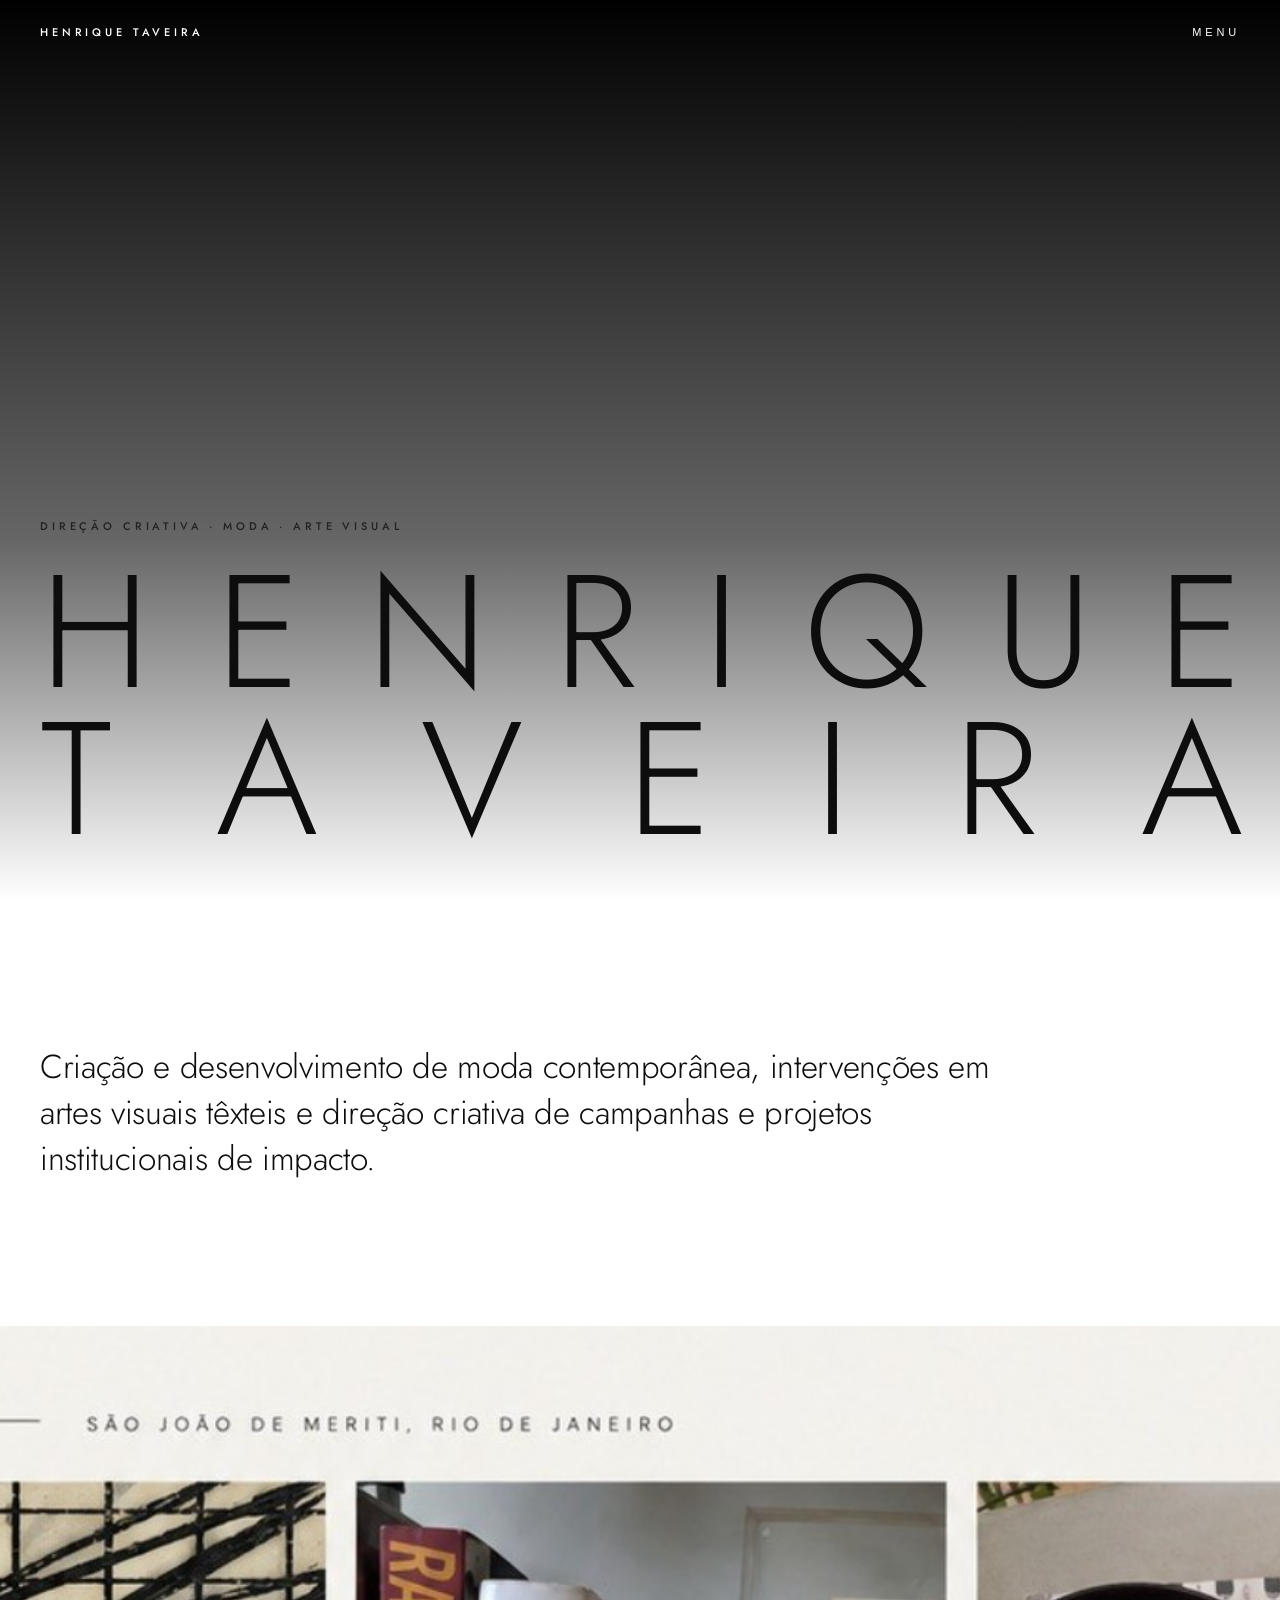
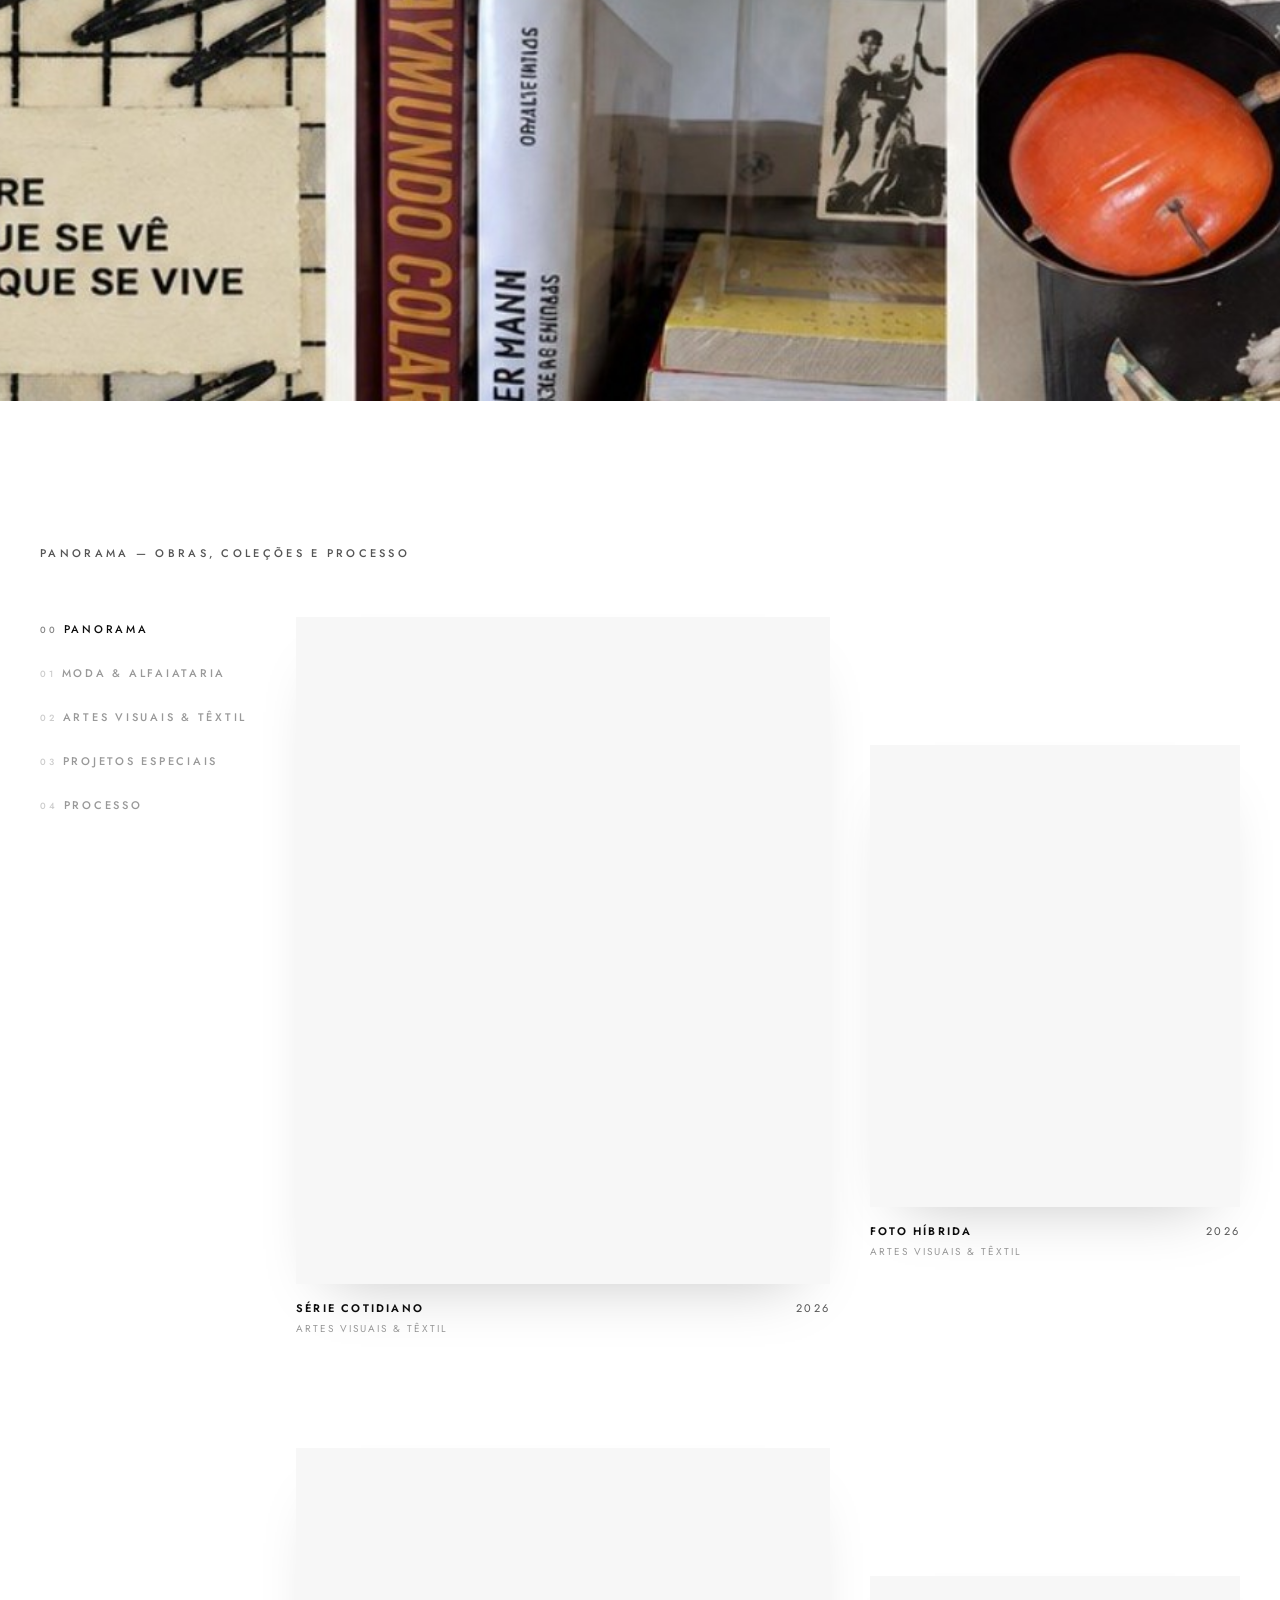
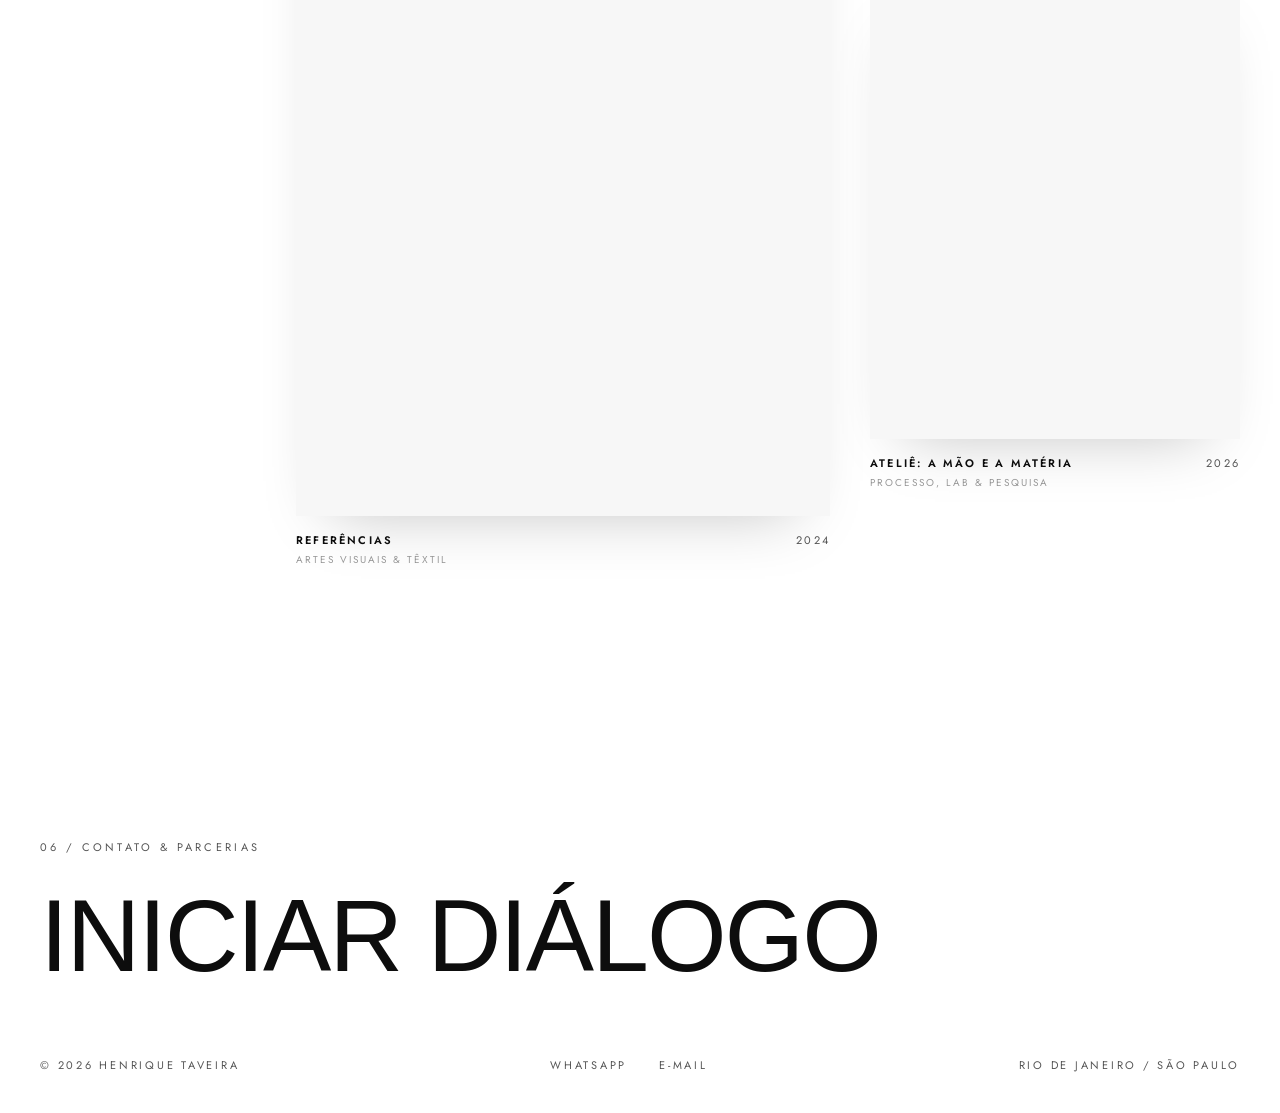
==== index.html @ 248bf9b2 "Add files via upload" ====
<!DOCTYPE html>
<html lang="pt-BR"><head>
  <meta charset="UTF-8">
  <meta name="viewport" content="width=device-width, initial-scale=1.0">
  <title>HENRIQUE TAVEIRA — Portfolio &amp; Ateliê Autoral</title>
  <meta name="description" content="Criação e desenvolvimento de moda contemporânea, intervenções em artes visuais têxteis e direção criativa de campanhas e projetos institucionais de impacto.">
  
  <link rel="preconnect" href="https://fonts.googleapis.com">
  <link rel="preconnect" href="https://fonts.gstatic.com" crossorigin="">
  <link href="https://fonts.googleapis.com/css2?family=Jost:ital,wght@0,300;0,400;0,500;0,600;0,700;1,300;1,400&amp;display=swap" rel="stylesheet">

  <style>
    :root {
      --bg: #FFFFFF;
      --ink: #0D0D0D;
      --muted: #555555;
      --light-muted: #999999;
      --border: rgba(0, 0, 0, 0.12);
      --border-subtle: rgba(0, 0, 0, 0.06);
      --font: 'Jost', -apple-system, BlinkMacSystemFont, "Segoe UI", Roboto, sans-serif;
      --transition: all 0.4s cubic-bezier(0.16, 1, 0.3, 1);
    }

    * {
      margin: 0;
      padding: 0;
      box-sizing: border-box;
      -webkit-font-smoothing: antialiased;
    }

    html {
      scroll-behavior: smooth;
      background: var(--bg);
      color: var(--ink);
      font-family: var(--font);
    }

    body {
      min-height: 100vh;
      display: flex;
      flex-direction: column;
      overflow-x: hidden;
    }

    /* CUSTOM CURSOR (DESKTOP) */
    @media (pointer: fine) {
      .custom-cursor {
        position: fixed;
        width: 60px;
        height: 60px;
        border-radius: 50%;
        background: rgba(255, 255, 255, 0.95);
        color: #000;
        display: flex;
        align-items: center;
        justify-content: center;
        font-size: 11px;
        font-weight: 600;
        letter-spacing: 0.15em;
        text-transform: uppercase;
        pointer-events: none;
        z-index: 9999;
        transform: translate(-50%, -50%) scale(0);
        transition: transform 0.25s cubic-bezier(0.16, 1, 0.3, 1), opacity 0.2s ease;
        box-shadow: 0 10px 30px rgba(0,0,0,0.15);
      }
      .custom-cursor.active {
        transform: translate(-50%, -50%) scale(1);
      }
    }

    /* HEADER */
    header {
      position: fixed;
      top: 0;
      left: 0;
      right: 0;
      z-index: 80;
      display: flex;
      align-items: center;
      justify-content: space-between;
      padding: 1.5rem 2.5rem;
      color: #FFFFFF;
      mix-blend-difference: difference;
      pointer-events: none;
    }

    .header-logo, .header-menu-btn {
      pointer-events: auto;
      font-size: 11px;
      font-weight: 500;
      letter-spacing: 0.35em;
      text-transform: uppercase;
      text-decoration: none;
      color: #FFFFFF;
      background: none;
      border: none;
      cursor: pointer;
      transition: opacity 0.2s ease;
    }

    .header-logo:hover, .header-menu-btn:hover {
      opacity: 0.7;
    }

    /* HERO SECTION */
    .hero-section {
      position: relative;
      height: 100svh;
      width: 100%;
      overflow: hidden;
      background: #000;
    }

    .hero-bg {
      position: absolute;
      top: -5%;
      left: 0;
      width: 100%;
      height: 110%;
      object-fit: cover;
      opacity: 0.9;
      transform: scale(1.02);
      transition: transform 1.2s ease;
    }

    .hero-gradient {
      position: absolute;
      inset: 0;
      background: linear-gradient(to top, #FFFFFF 0%, rgba(255,255,255,0.4) 40%, rgba(0,0,0,0.2) 100%);
    }

    .hero-content {
      position: absolute;
      bottom: 0;
      left: 0;
      right: 0;
      padding: 0 2.5rem 3rem;
      z-index: 10;
    }

    .hero-kicker {
      font-size: 11px;
      font-weight: 500;
      letter-spacing: 0.35em;
      text-transform: uppercase;
      color: rgba(13, 13, 13, 0.75);
      margin-bottom: 1.5rem;
      display: block;
    }

    .hero-title {
      font-size: clamp(48px, 12.5vw, 190px);
      font-weight: 300;
      text-transform: uppercase;
      letter-spacing: -0.02em;
      line-height: 0.92;
      color: var(--ink);
    }

    .hero-title-line {
      display: flex;
      justify-content: space-between;
      width: 100%;
    }

    /* MANIFESTO SECTION */
    .manifesto-section {
      padding: 9rem 2.5rem;
      max-width: 1440px;
      margin: 0 auto;
    }

    .manifesto-text {
      max-width: 950px;
      font-size: clamp(24px, 2.6vw, 42px);
      font-weight: 300;
      line-height: 1.38;
      letter-spacing: -0.01em;
      color: var(--ink);
    }

    /* FULL-WIDTH BANNER */
    .feature-banner {
      position: relative;
      height: clamp(380px, 75vh, 850px);
      width: 100%;
      overflow: hidden;
      background: #111;
    }

    .feature-banner img {
      width: 100%;
      height: 100%;
      object-fit: cover;
    }

    /* PANORAMA / WORKS SECTION */
    .panorama-section {
      padding: 9rem 2.5rem 10rem;
      max-width: 1440px;
      margin: 0 auto;
      width: 100%;
    }

    .panorama-kicker {
      font-size: 11px;
      font-weight: 500;
      letter-spacing: 0.3em;
      text-transform: uppercase;
      color: var(--muted);
      margin-bottom: 3.5rem;
      display: block;
    }

    .panorama-layout {
      display: flex;
      gap: 3.5rem;
      position: relative;
    }

    /* DESKTOP STICKY FILTER BAR */
    .desktop-filter-bar {
      width: 200px;
      flex-shrink: 0;
      display: flex;
      flex-direction: column;
      gap: 1.25rem;
      position: sticky;
      top: 7rem;
      height: fit-content;
    }

    .filter-btn {
      background: none;
      border: none;
      text-align: left;
      font-family: var(--font);
      font-size: 11px;
      font-weight: 500;
      letter-spacing: 0.25em;
      text-transform: uppercase;
      color: var(--light-muted);
      cursor: pointer;
      transition: color 0.3s ease;
      white-space: nowrap;
      padding: 4px 0;
    }

    .filter-btn:hover, .filter-btn.active {
      color: var(--ink);
    }

    .filter-btn .cat-num {
      font-size: 9px;
      margin-right: 6px;
      opacity: 0.5;
    }

    /* MOBILE FLOATING PILL FILTER */
    .mobile-filter-bar {
      display: none;
      position: fixed;
      bottom: 1.5rem;
      left: 1.25rem;
      right: 1.25rem;
      z-index: 60;
    }

    .mobile-filter-scroll {
      display: flex;
      gap: 1.25rem;
      overflow-x: auto;
      background: rgba(255, 255, 255, 0.94);
      backdrop-filter: blur(16px);
      -webkit-backdrop-filter: blur(16px);
      border: 1px solid var(--border);
      border-radius: 50px;
      padding: 0.75rem 1.5rem;
      box-shadow: 0 10px 30px rgba(0, 0, 0, 0.08);
      scrollbar-width: none;
    }
    .mobile-filter-scroll::-webkit-scrollbar { display: none; }

    .mobile-filter-scroll .filter-btn {
      font-size: 10px;
    }

    /* WORKS GRID (EDITORIAL ASYMMETRIC) */
    .works-grid {
      flex: 1;
      display: grid;
      grid-template-columns: repeat(12, 1fr);
      column-gap: 2.5rem;
      row-gap: 7rem;
    }

    .work-card {
      text-decoration: none;
      color: var(--ink);
      display: block;
      cursor: pointer;
      transition: opacity 0.5s ease;
    }

    .work-card.feature {
      grid-column: span 7;
    }

    .work-card.small {
      grid-column: span 5;
    }

    .work-card.stagger {
      margin-top: 8rem;
    }

    .work-card.dimmed {
      opacity: 0.06;
      pointer-events: none;
    }

    .card-media-wrap {
      position: relative;
      aspect-ratio: 4/5;
      overflow: hidden;
      background: #F7F7F7;
      box-shadow: 0 30px 60px -35px rgba(0, 0, 0, 0.25);
    }

    .card-media-img {
      position: absolute;
      inset: 0;
      width: 100%;
      height: 100%;
      object-fit: cover;
      transition: transform 0.8s cubic-bezier(0.16, 1, 0.3, 1);
    }

    .work-card:hover .card-media-img {
      transform: scale(1.03);
    }

    .card-meta-row {
      display: flex;
      justify-content: space-between;
      align-items: baseline;
      margin-top: 1rem;
    }

    .card-title {
      font-size: 11px;
      font-weight: 600;
      letter-spacing: 0.2em;
      text-transform: uppercase;
    }

    .card-year {
      font-size: 11px;
      letter-spacing: 0.2em;
      color: var(--muted);
    }

    .card-category {
      display: block;
      margin-top: 0.3rem;
      font-size: 10px;
      letter-spacing: 0.2em;
      text-transform: uppercase;
      color: var(--light-muted);
    }

    /* WORK DETAIL PAGE / VIEW */
    .view-container {
      display: none;
      animation: fadeInView 0.4s cubic-bezier(0.16, 1, 0.3, 1);
    }

    .view-container.active {
      display: block;
    }

    @keyframes fadeInView {
      from { opacity: 0; transform: translateY(8px); }
      to { opacity: 1; transform: translateY(0); }
    }

    .work-detail-page {
      padding: 8rem 2.5rem 6rem;
      max-width: 1440px;
      margin: 0 auto;
    }

    .back-nav {
      font-size: 11px;
      font-weight: 500;
      letter-spacing: 0.3em;
      text-transform: uppercase;
      text-decoration: none;
      color: var(--muted);
      cursor: pointer;
      display: inline-block;
      transition: color 0.2s ease;
    }

    .back-nav:hover {
      color: var(--ink);
    }

    .detail-cat-kicker {
      margin-top: 3rem;
      font-size: 11px;
      font-weight: 500;
      letter-spacing: 0.3em;
      text-transform: uppercase;
      color: var(--muted);
      display: block;
    }

    .detail-main-title {
      margin-top: 1rem;
      font-size: clamp(38px, 6.5vw, 92px);
      font-weight: 300;
      letter-spacing: -0.02em;
      text-transform: uppercase;
      line-height: 0.95;
    }

    .btn-ficha-tecnica {
      margin-top: 2.5rem;
      font-family: var(--font);
      font-size: 11px;
      font-weight: 500;
      letter-spacing: 0.3em;
      text-transform: uppercase;
      background: none;
      border: none;
      border-bottom: 1px solid rgba(0, 0, 0, 0.3);
      padding-bottom: 4px;
      cursor: pointer;
      transition: border-color 0.2s ease;
    }

    .btn-ficha-tecnica:hover {
      border-color: #000;
    }

    .detail-gallery {
      margin-top: 5rem;
      display: flex;
      flex-direction: column;
      gap: 6rem;
    }

    .gallery-item-full {
      width: 100%;
      aspect-ratio: 16/10;
      background: #F7F7F7;
      overflow: hidden;
      position: relative;
    }

    .gallery-item-portrait {
      width: 65%;
      aspect-ratio: 4/5;
      background: #F7F7F7;
      overflow: hidden;
      position: relative;
    }

    .gallery-item-full img, .gallery-item-portrait img {
      width: 100%;
      height: 100%;
      object-fit: cover;
    }

    /* FICHA TÉCNICA DRAWER */
    .ficha-drawer {
      position: fixed;
      top: 0;
      right: -100%;
      width: 440px;
      max-width: 100vw;
      height: 100vh;
      background: #FFFFFF;
      border-left: 1px solid var(--border);
      z-index: 96;
      padding: 3rem 2.5rem;
      overflow-y: auto;
      transition: right 0.45s cubic-bezier(0.22, 1, 0.36, 1);
    }

    .ficha-drawer.open {
      right: 0;
    }

    .ficha-close {
      font-size: 11px;
      font-weight: 500;
      letter-spacing: 0.35em;
      text-transform: uppercase;
      background: none;
      border: none;
      cursor: pointer;
    }

    .ficha-title {
      margin-top: 3.5rem;
      font-size: 1.35rem;
      font-weight: 300;
      letter-spacing: -0.01em;
      text-transform: uppercase;
    }

    .ficha-list {
      margin-top: 2.5rem;
      display: flex;
      flex-direction: column;
      gap: 2rem;
    }

    .ficha-item dt {
      font-size: 10px;
      font-weight: 600;
      letter-spacing: 0.25em;
      text-transform: uppercase;
      color: var(--muted);
      margin-bottom: 0.5rem;
    }

    .ficha-item dd {
      font-size: 15px;
      line-height: 1.7;
      color: #222;
    }

    /* ABOUT / SOBRE PAGE */
    .about-page {
      padding: 8rem 2.5rem 6rem;
      max-width: 1440px;
      margin: 0 auto;
    }

    .about-kicker {
      font-size: 11px;
      font-weight: 500;
      letter-spacing: 0.3em;
      text-transform: uppercase;
      color: var(--muted);
    }

    .about-heading {
      margin-top: 1.5rem;
      font-size: clamp(38px, 5.5vw, 84px);
      font-weight: 300;
      letter-spacing: -0.02em;
      text-transform: uppercase;
      line-height: 0.95;
    }

    .about-grid {
      margin-top: 5rem;
      display: grid;
      grid-template-columns: 5fr 7fr;
      gap: 3.5rem;
      align-items: start;
    }

    .about-portrait-wrap {
      position: sticky;
      top: 7rem;
      aspect-ratio: 4/5;
      overflow: hidden;
      background: #F7F7F7;
      box-shadow: 0 30px 60px -35px rgba(0, 0, 0, 0.25);
    }

    .about-portrait-wrap img {
      width: 100%;
      height: 100%;
      object-fit: cover;
    }

    .about-paragraphs {
      display: flex;
      flex-direction: column;
      gap: 2rem;
      font-size: 17px;
      line-height: 1.75;
      color: #262626;
      max-width: 680px;
    }

    .about-facts-grid {
      margin-top: 7rem;
      display: grid;
      grid-template-columns: repeat(3, 1fr);
      gap: 3.5rem;
    }

    .fact-col {
      border-top: 1px solid rgba(0, 0, 0, 0.15);
      padding-top: 1.5rem;
    }

    .fact-col-num {
      font-size: 10px;
      font-weight: 600;
      letter-spacing: 0.3em;
      text-transform: uppercase;
      color: var(--muted);
      margin-bottom: 0.75rem;
    }

    .fact-col-label {
      font-size: 13.5px;
      font-weight: 600;
      letter-spacing: 0.15em;
      text-transform: uppercase;
      line-height: 1.5;
    }

    .fact-col-detail {
      margin-top: 0.75rem;
      font-size: 14.5px;
      line-height: 1.6;
      color: #555;
    }

    /* FULLSCREEN MENU OVERLAY */
    .menu-overlay {
      position: fixed;
      inset: 0;
      z-index: 90;
      background: #FFFFFF;
      display: none;
      flex-direction: column;
      opacity: 0;
      transition: opacity 0.35s ease;
    }

    .menu-overlay.open {
      display: flex;
      opacity: 1;
    }

    .menu-close-btn {
      position: absolute;
      top: 2rem;
      right: 2.5rem;
      font-size: 11px;
      font-weight: 500;
      letter-spacing: 0.35em;
      text-transform: uppercase;
      background: none;
      border: none;
      cursor: pointer;
    }

    .menu-nav {
      flex: 1;
      display: flex;
      flex-direction: column;
      align-items: center;
      justify-content: center;
      gap: 1.5rem;
    }

    .menu-link {
      font-size: clamp(42px, 7vw, 96px);
      font-weight: 300;
      letter-spacing: -0.02em;
      text-transform: uppercase;
      text-decoration: none;
      color: var(--ink);
      line-height: 1;
      cursor: pointer;
      background: none;
      border: none;
      transition: color 0.3s ease;
    }

    .menu-link:hover {
      color: #999;
    }

    .menu-location-footer {
      position: absolute;
      bottom: 2rem;
      left: 0;
      right: 0;
      text-align: center;
      font-size: 11px;
      letter-spacing: 0.25em;
      text-transform: uppercase;
      color: var(--muted);
    }

    /* CONTACT OVERLAY */
    .contact-overlay {
      position: fixed;
      inset: 0;
      z-index: 95;
      background: #FFFFFF;
      display: none;
      flex-direction: column;
      opacity: 0;
      transition: opacity 0.4s ease;
    }

    .contact-overlay.open {
      display: flex;
      opacity: 1;
    }

    .contact-content {
      flex: 1;
      display: flex;
      flex-direction: column;
      justify-content: center;
      padding: 0 6rem;
      gap: 2.5rem;
      max-width: 1200px;
    }

    .contact-kicker {
      font-size: 11px;
      font-weight: 500;
      letter-spacing: 0.3em;
      text-transform: uppercase;
      color: var(--muted);
    }

    .contact-link-group {
      text-decoration: none;
      color: var(--ink);
      display: block;
    }

    .contact-big-label {
      font-size: clamp(38px, 6vw, 76px);
      font-weight: 300;
      letter-spacing: -0.02em;
      line-height: 1;
      transition: color 0.3s ease;
    }

    .contact-link-group:hover .contact-big-label {
      color: #999;
    }

    .contact-sub-val {
      display: block;
      margin-top: 0.5rem;
      font-size: 11px;
      letter-spacing: 0.25em;
      text-transform: uppercase;
      color: var(--muted);
    }

    /* SITE FOOTER */
    footer {
      padding: 7rem 2.5rem 2.5rem;
      max-width: 1440px;
      margin: 0 auto;
      width: 100%;
    }

    .footer-kicker {
      font-size: 11px;
      letter-spacing: 0.3em;
      text-transform: uppercase;
      color: var(--muted);
      margin-bottom: 2rem;
      display: block;
    }

    .footer-action-btn {
      background: none;
      border: none;
      text-align: left;
      width: 100%;
      cursor: pointer;
      padding: 0;
    }

    .footer-huge-cta {
      display: block;
      font-size: clamp(48px, 8vw, 110px);
      font-weight: 300;
      letter-spacing: -0.02em;
      text-transform: uppercase;
      line-height: 0.95;
      color: var(--ink);
      transition: color 0.5s ease;
    }

    .footer-action-btn:hover .footer-huge-cta {
      color: #999;
    }

    .footer-bottom-row {
      margin-top: 4.5rem;
      display: flex;
      justify-content: space-between;
      align-items: center;
      font-size: 11px;
      letter-spacing: 0.25em;
      text-transform: uppercase;
      color: var(--muted);
      flex-wrap: wrap;
      gap: 1.5rem;
    }

    .footer-bottom-links {
      display: flex;
      gap: 2rem;
    }

    .footer-bottom-links a {
      color: var(--muted);
      text-decoration: none;
      transition: color 0.2s ease;
    }

    .footer-bottom-links a:hover {
      color: var(--ink);
    }

    /* RESPONSIVE BREAKPOINTS */
    @media (max-width: 1024px) {
      header {
        padding: 1.25rem 1.5rem;
      }
      .manifesto-section {
        padding: 5rem 1.5rem;
      }
      .panorama-section, .about-page, .work-detail-page, footer {
        padding-left: 1.5rem;
        padding-right: 1.5rem;
      }
      .works-grid {
        grid-template-columns: repeat(2, 1fr);
        gap: 2rem;
      }
      .work-card.feature, .work-card.small {
        grid-column: span 1;
      }
      .work-card.stagger {
        margin-top: 0;
      }
      .about-grid {
        grid-template-columns: 1fr;
      }
      .about-facts-grid {
        grid-template-columns: 1fr;
        gap: 2rem;
      }
      .contact-content {
        padding: 0 2rem;
      }
    }

    @media (max-width: 768px) {
      .desktop-filter-bar {
        display: none;
      }
      .mobile-filter-bar {
        display: block;
      }
      .panorama-layout {
        display: block;
      }
      .works-grid {
        grid-template-columns: 1fr;
        row-gap: 3.5rem;
      }
      .gallery-item-portrait {
        width: 100%;
      }
      .gallery-item-full {
        aspect-ratio: 4/3;
      }
      .footer-bottom-row {
        flex-direction: column;
        align-items: flex-start;
      }
      .ficha-drawer {
        width: 100vw;
      }
    }
  </style>

        
      </head>
<body>

  <!-- CUSTOM CURSOR -->
  <div class="custom-cursor" id="cursor" style="left: 1549px; top: 5px;">Ver</div>

  <!-- FIXED HEADER -->
  <header>
    <a onclick="navigateTo('home')" class="header-logo">Henrique Taveira</a>
    <button onclick="openMenu()" class="header-menu-btn">Menu</button>
  </header>

  <!-- MAIN SPA ROUTER CONTAINER -->
  <main id="app">
    
    <!-- HOME VIEW -->
    <div id="view-home" class="view-container active">
      <!-- HERO -->
      <section class="hero-section">
        <img src="https://media.base44.com/images/public/user_6aa8acc4151a16540fc7de4f/377fb704d_IMG-20260828-WA0003.jpeg" alt="Henrique Taveira Ateliê" class="hero-bg" id="heroBgImg" style="transform: translateY(141.3px) scale(1.02);">
        <div class="hero-gradient"></div>
        <div class="hero-content">
          <span class="hero-kicker">Direção Criativa · Moda · Arte Visual</span>
          <h1 class="hero-title">
            <span class="hero-title-line"><span>H</span><span>E</span><span>N</span><span>R</span><span>I</span><span>Q</span><span>U</span><span>E</span></span>
            <span class="hero-title-line"><span>T</span><span>A</span><span>V</span><span>E</span><span>I</span><span>R</span><span>A</span></span>
          </h1>
        </div>
      </section>

      <!-- MANIFESTO -->
      <section class="manifesto-section">
        <p class="manifesto-text">
          Criação e desenvolvimento de moda contemporânea, intervenções em artes visuais têxteis e direção criativa de campanhas e projetos institucionais de impacto.
        </p>
      </section>

      <!-- FEATURE BANNER -->
      <section class="feature-banner">
        <img src="[data-uri]" alt="Corpo e Estrutura" loading="lazy">
      </section>

      <!-- PANORAMA WORKS -->
      <section class="panorama-section" id="trabalhos">
        <span class="panorama-kicker">Panorama — obras, coleções e processo</span>
        
        <div class="panorama-layout">
          <!-- Desktop Sticky Filter -->
          <nav class="desktop-filter-bar">
            <button class="filter-btn active" onclick="filterCategory('todos', this)"><span class="cat-num">00</span>Panorama</button>
            <button class="filter-btn" onclick="filterCategory('moda', this)"><span class="cat-num">01</span>Moda &amp; Alfaiataria</button>
            <button class="filter-btn" onclick="filterCategory('arte', this)"><span class="cat-num">02</span>Artes Visuais &amp; Têxtil</button>
            <button class="filter-btn" onclick="filterCategory('projetos', this)"><span class="cat-num">03</span>Projetos Especiais</button>
            <button class="filter-btn" onclick="filterCategory('processo', this)"><span class="cat-num">04</span>Processo</button>
          </nav>

          <!-- Mobile Floating Filter -->
          <div class="mobile-filter-bar">
            <div class="mobile-filter-scroll">
              <button class="filter-btn active" onclick="filterCategory('todos', this)">Panorama</button>
              <button class="filter-btn" onclick="filterCategory('moda', this)">Moda</button>
              <button class="filter-btn" onclick="filterCategory('arte', this)">Artes Visuais</button>
              <button class="filter-btn" onclick="filterCategory('projetos', this)">Projetos</button>
              <button class="filter-btn" onclick="filterCategory('processo', this)">Processo</button>
            </div>
          </div>

          <!-- Cards Grid -->
          <div class="works-grid" id="worksGrid"><div class="work-card feature" data-category="arte">
          <div class="card-media-wrap">
            <img src="https://media.base44.com/images/public/user_6aa8acc4151a16540fc7de4f/f6d062747_ChatGPTImage12desetde202623_57_48.png" alt="orbiTANTE" class="card-media-img" loading="lazy" onerror="this.src='fotos/ChatGPT Image 12 de set. de 2026, 23_57_48.png'">
          </div>
          <div class="card-meta-row">
            <span class="card-title">Série cotidiano</span>
            <span class="card-year">2026</span>
          </div>
          <span class="card-category">Artes Visuais &amp; Têxtil</span>
        </div><div class="work-card small stagger" data-category="arte">
          <div class="card-media-wrap">
            <img src="https://media.base44.com/images/public/user_6aa8acc4151a16540fc7de4f/824317cb4_ChatGPTImage14desetde202621_37_46.png" alt="Foto Híbrida" class="card-media-img" loading="lazy" onerror="this.src='fotos/ChatGPT Image 14 de set. de 2026, 21_37_46.png'">
          </div>
          <div class="card-meta-row">
            <span class="card-title">Foto Híbrida</span>
            <span class="card-year">2026</span>
          </div>
          <span class="card-category">Artes Visuais &amp; Têxtil</span>
        </div><div class="work-card feature" data-category="moda">
          <div class="card-media-wrap">
            <img src="https://media.base44.com/images/public/user_6aa8acc4151a16540fc7de4f/ba9851ce4_IMG_1144_converted.jpg" alt="Corpo &amp; Estrutura" class="card-media-img" loading="lazy" onerror="this.src='fotos/IMG_1144_converted.jpg'">
          </div>
          <div class="card-meta-row">
            <span class="card-title">Referências</span>
            <span class="card-year">2024</span>
          </div>
          <span class="card-category">artes visuais &amp; têxtil</span>
        </div><div class="work-card small" data-category="processo">
          <div class="card-media-wrap">
            <img src="https://media.base44.com/images/public/user_6aa8acc4151a16540fc7de4f/377fb704d_IMG-20260828-WA0003.jpeg" alt="Ateliê: a mão e a matéria" class="card-media-img" loading="lazy" onerror="this.src='fotos/IMG-20260828-WA0003.jpeg'">
          </div>
          <div class="card-meta-row">
            <span class="card-title">Ateliê: a mão e a matéria</span>
            <span class="card-year">2026</span>
          </div>
          <span class="card-category">Processo, Lab &amp; Pesquisa</span>
        </div></div>
        </div>
      </section>
    </div>

    <!-- WORK DETAIL VIEW -->
    <div id="view-detail" class="view-container">
      <div class="work-detail-page">
        <a onclick="navigateTo('home')" class="back-nav">← Panorama</a>
        <span class="detail-cat-kicker" id="detailCatKicker">PROCESSO, LAB &amp; PESQUISA</span>
        <h1 class="detail-main-title" id="detailTitle">ATELIÊ: A MÃO E A MATÉRIA</h1>
        <button onclick="toggleFicha(true)" class="btn-ficha-tecnica">Ficha Técnica</button>

        <div class="detail-gallery" id="detailGallery"><div class="gallery-item-full"><img src="https://media.base44.com/images/public/user_6aa8acc4151a16540fc7de4f/377fb704d_IMG-20260828-WA0003.jpeg" alt="ATELIÊ: A MÃO E A MATÉRIA" loading="lazy" onerror="this.src='fotos/IMG-20260828-WA0003.jpeg'"></div><div class="gallery-item-portrait"><img src="[data-uri]" alt="Imagem da Peça" loading="lazy"></div><div class="gallery-item-portrait"><img src="[data-uri]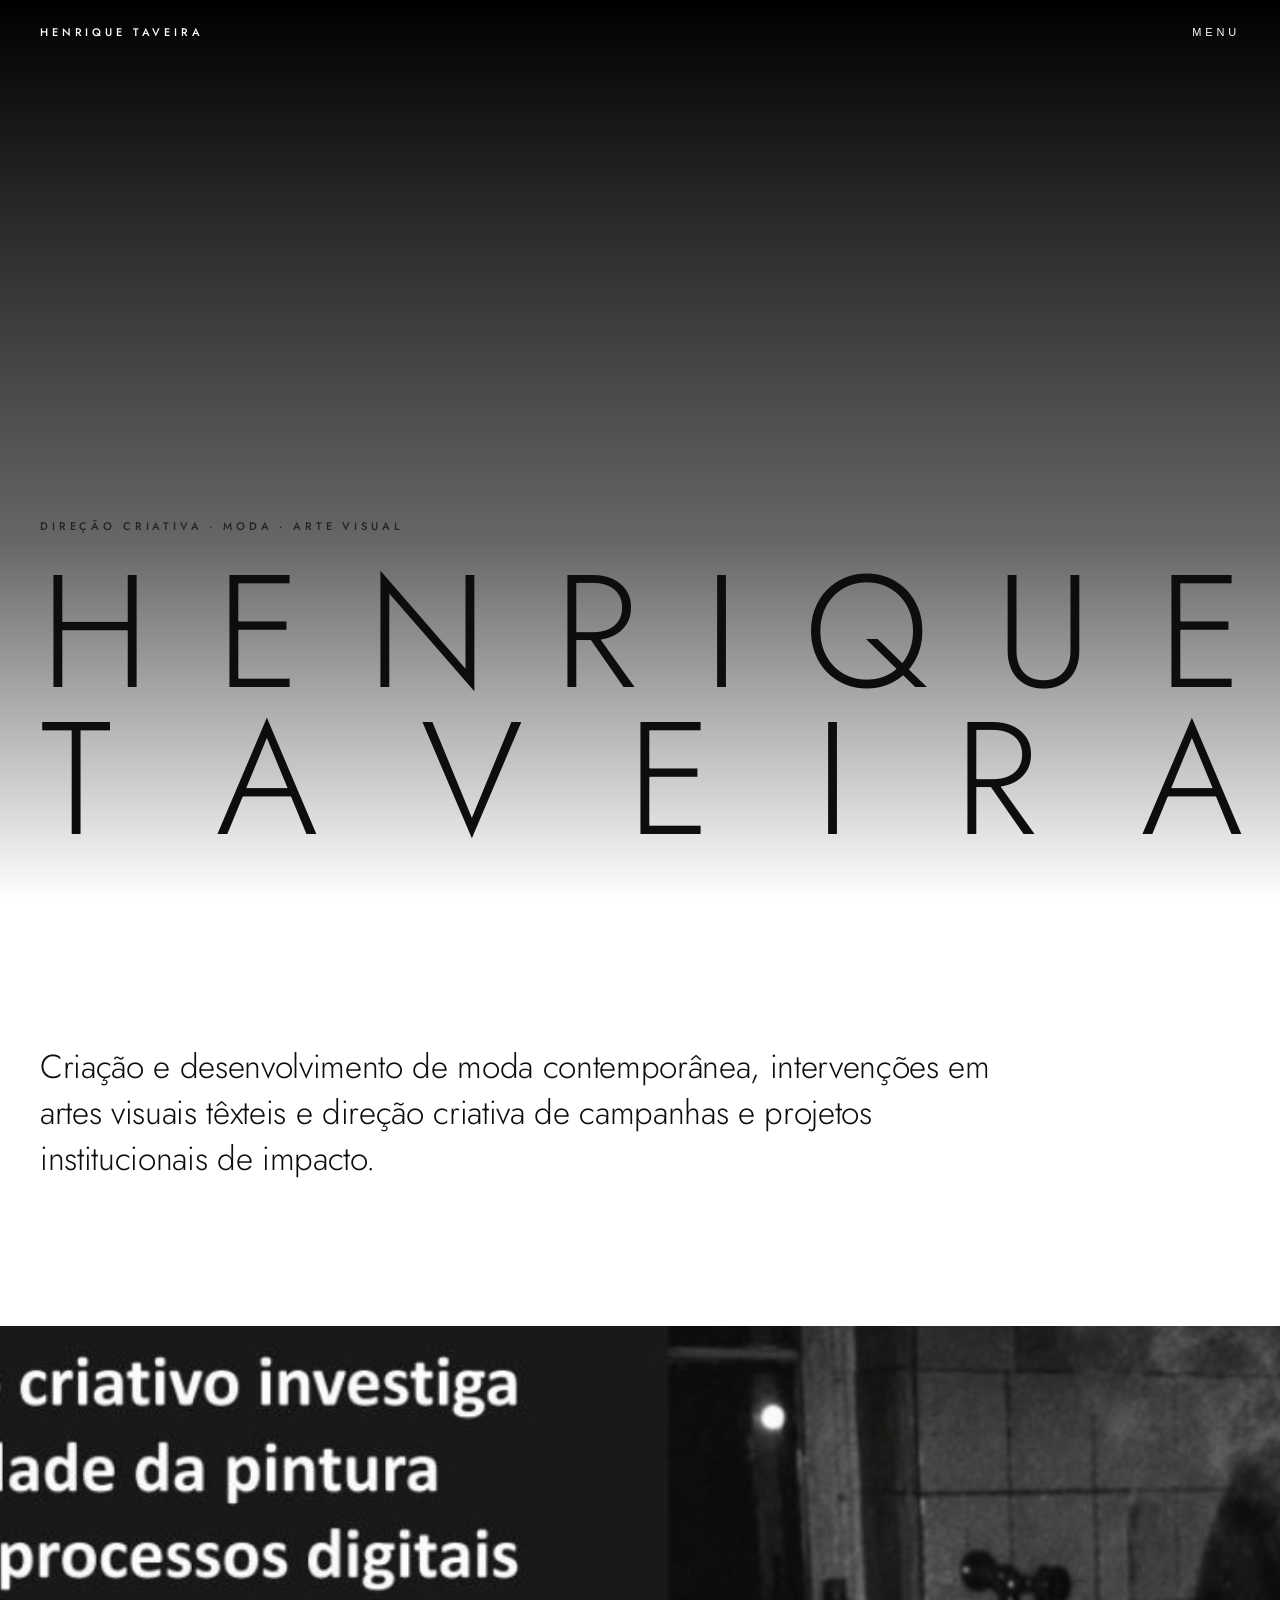
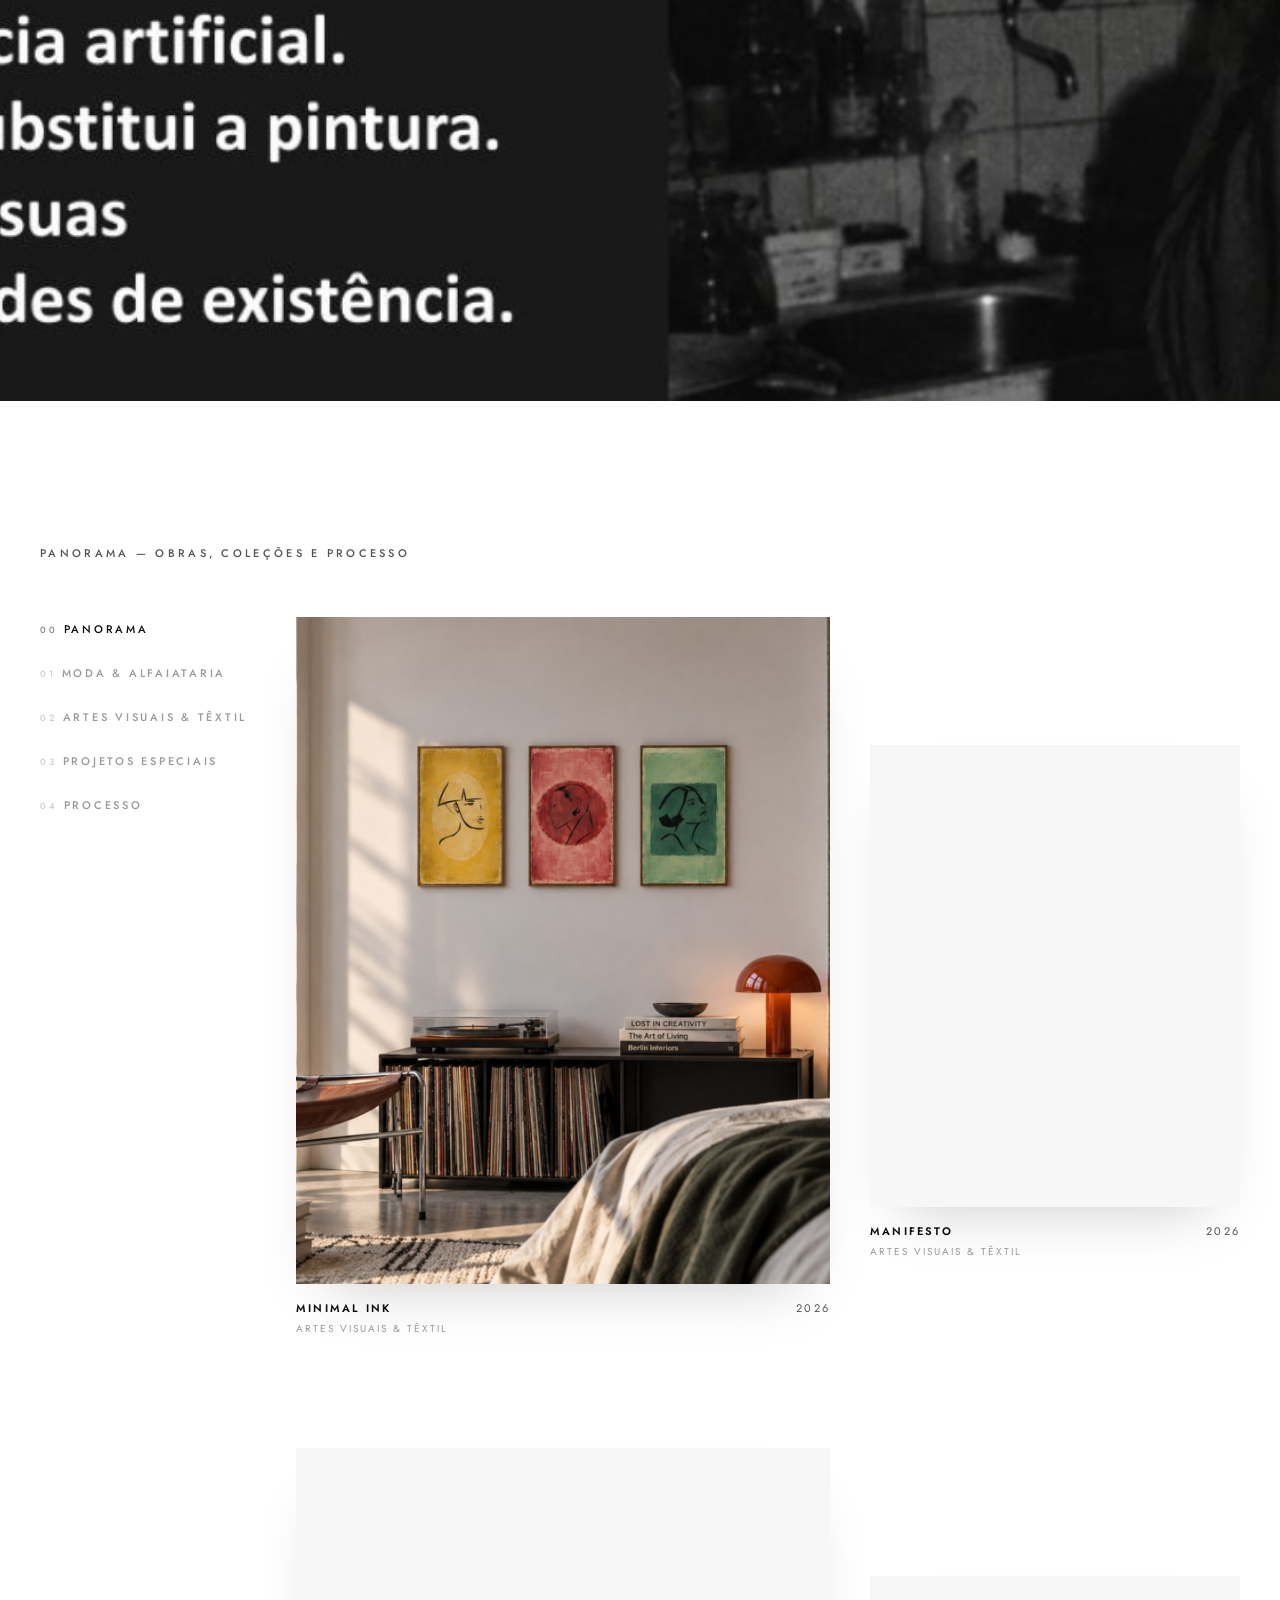
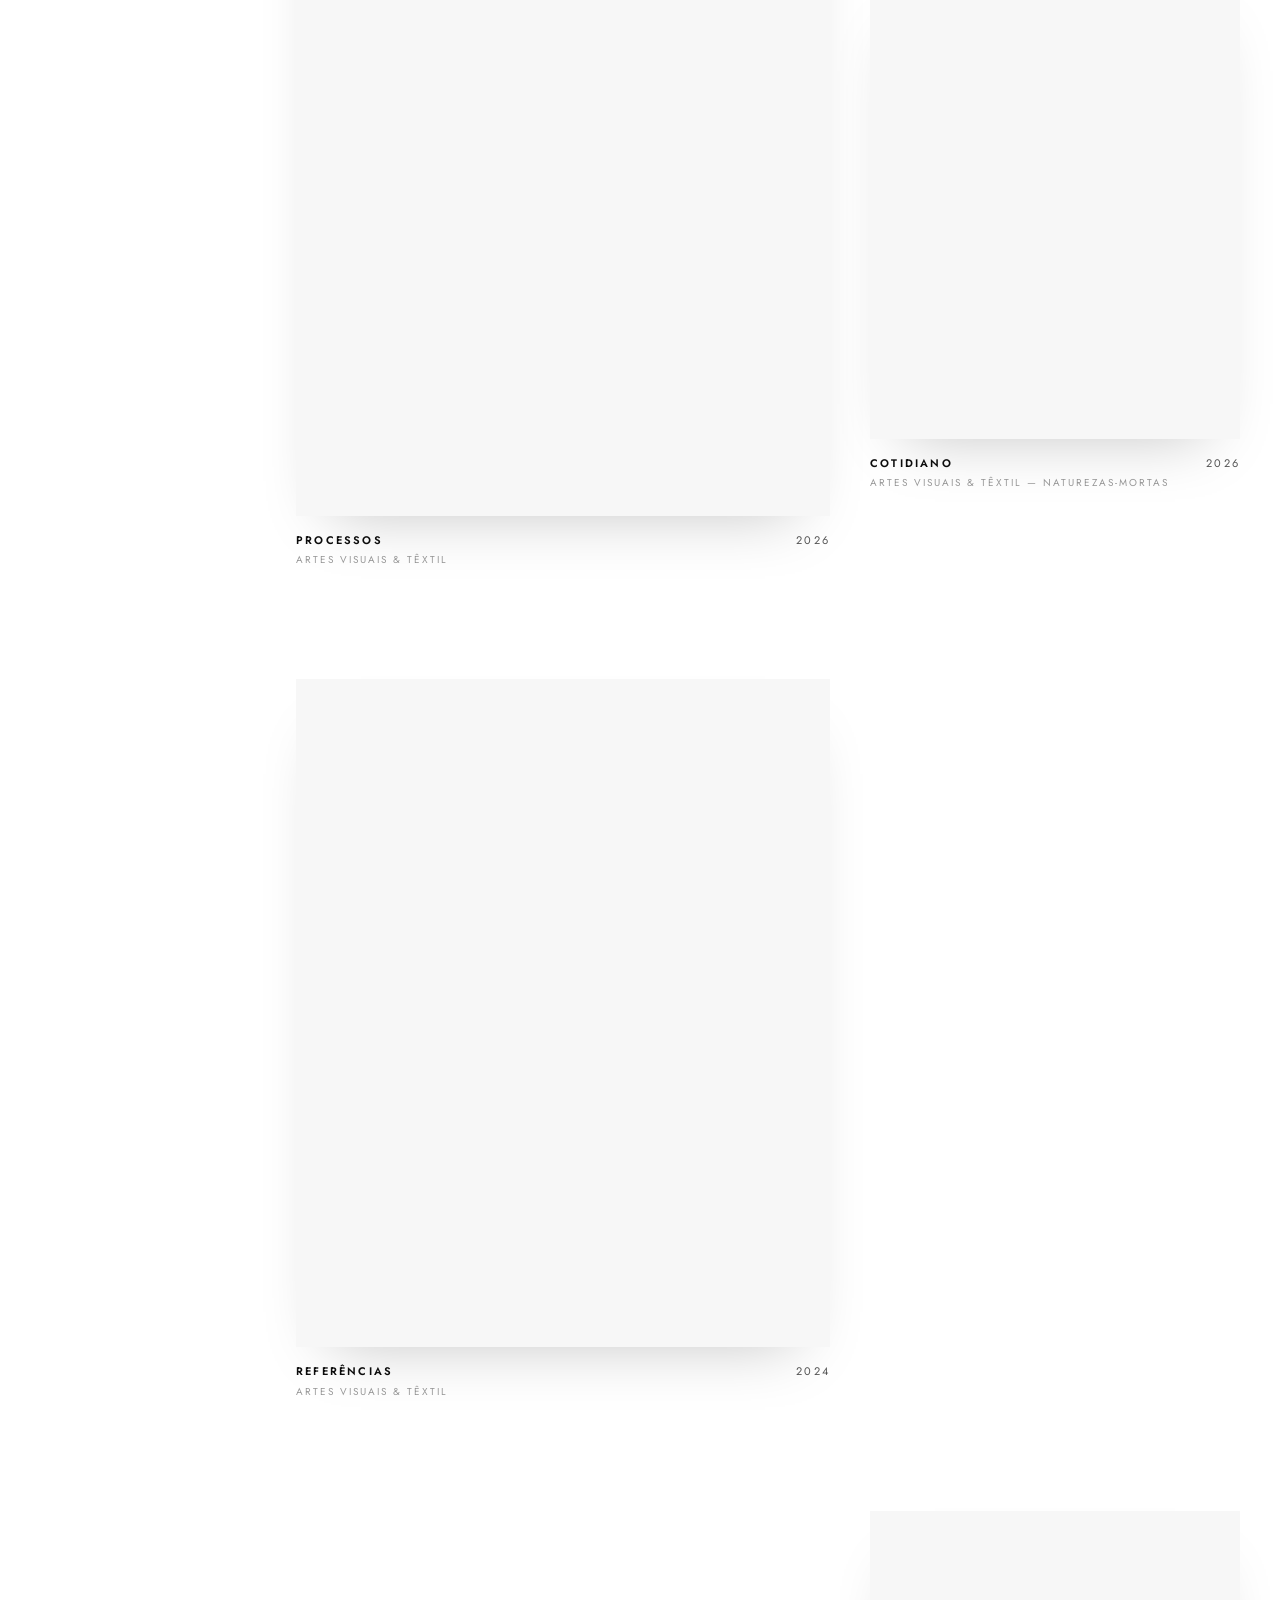
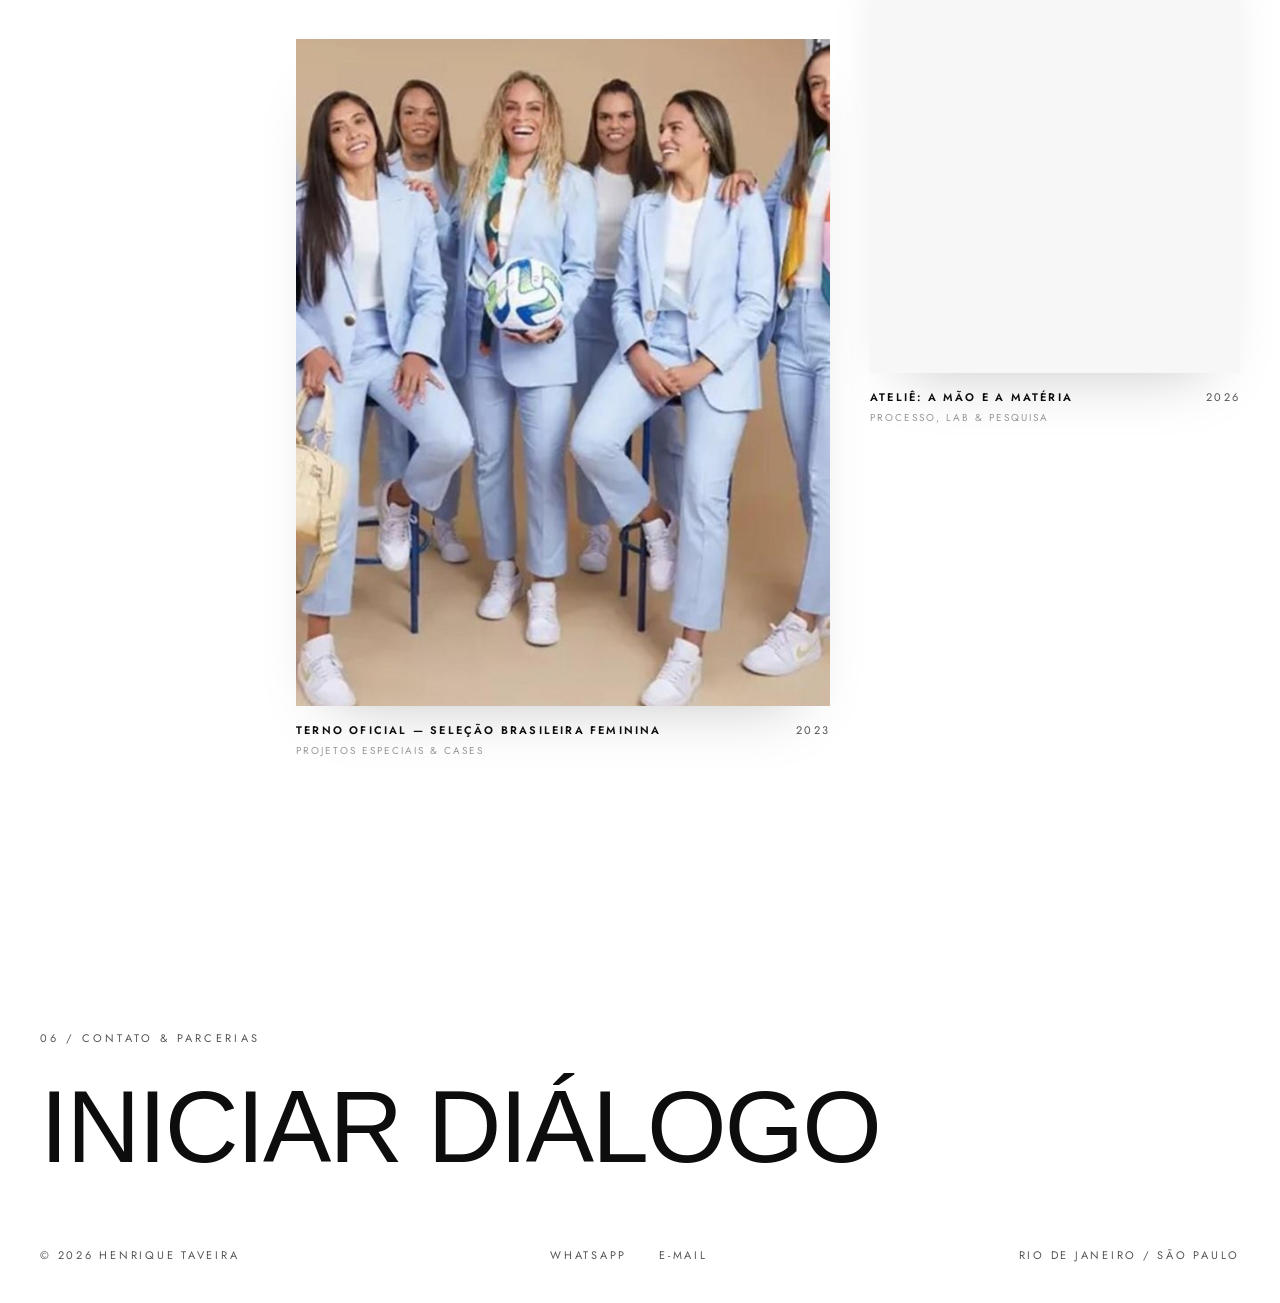
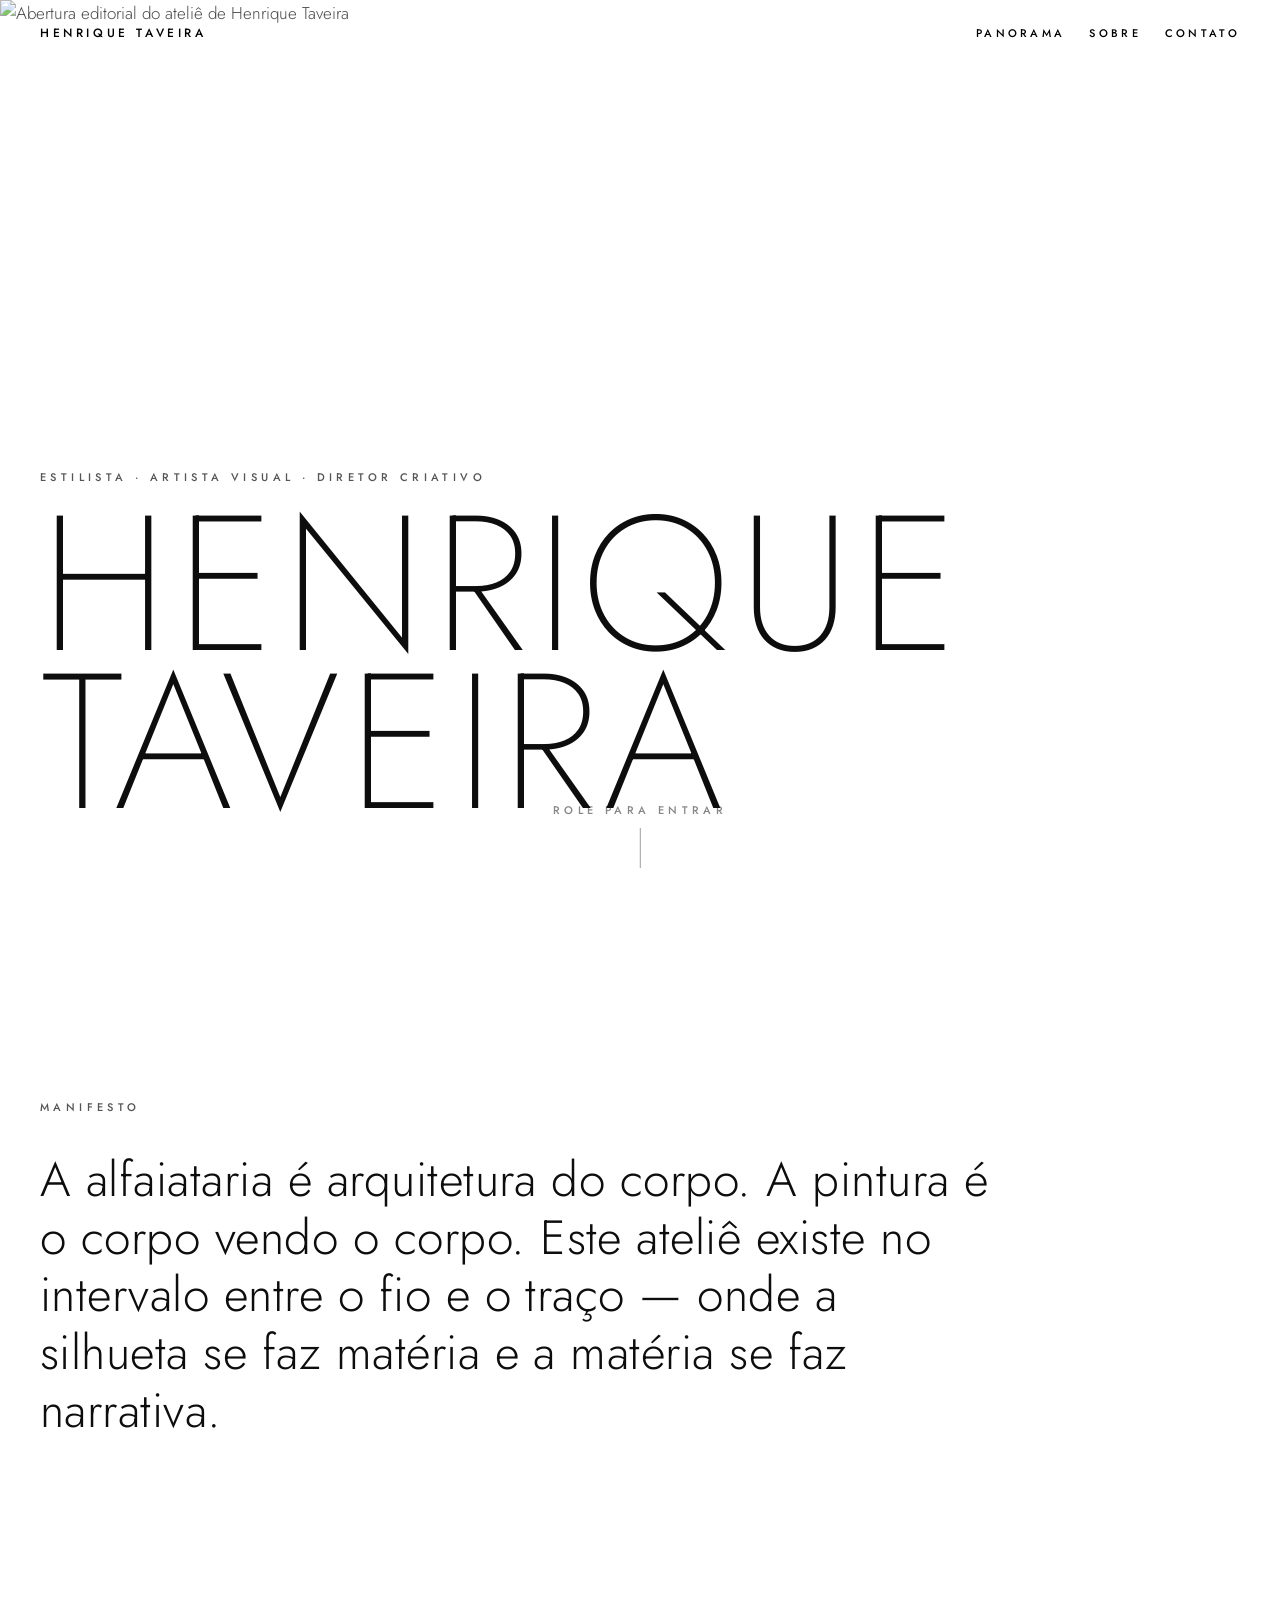
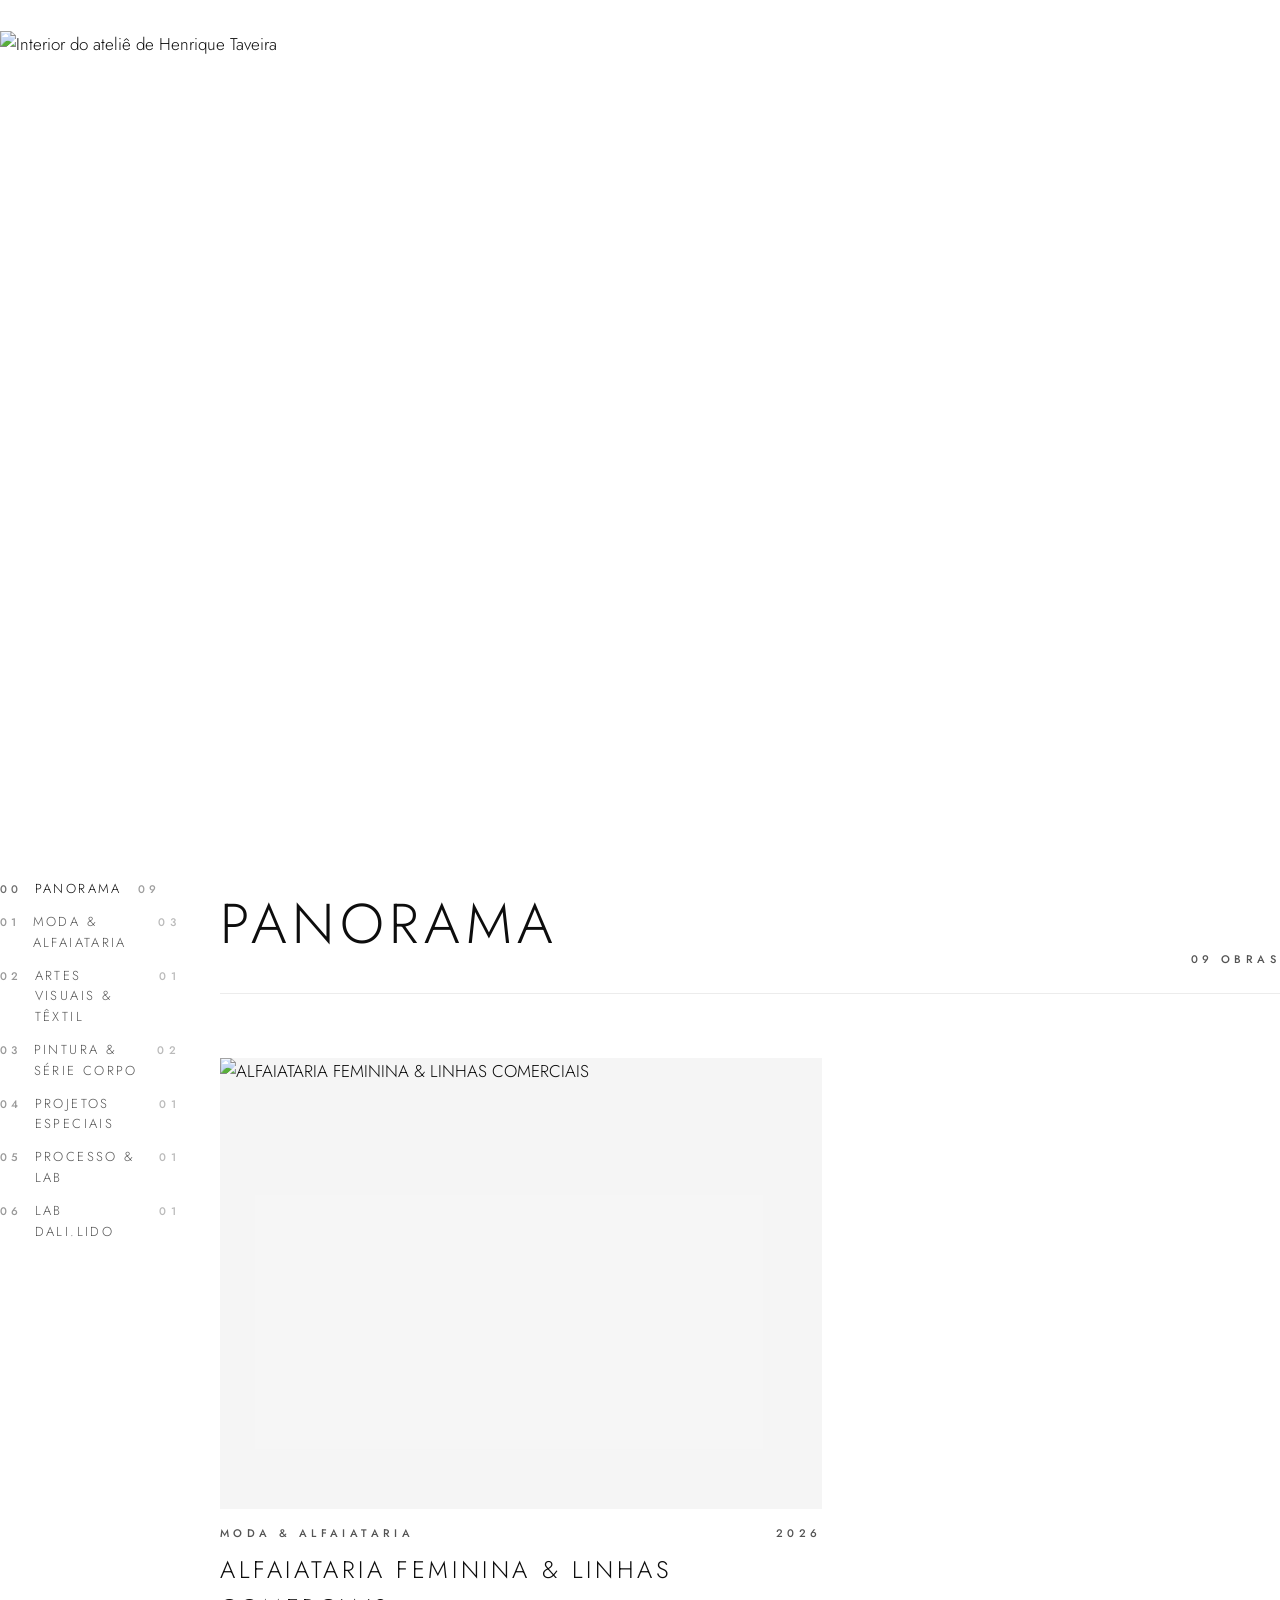
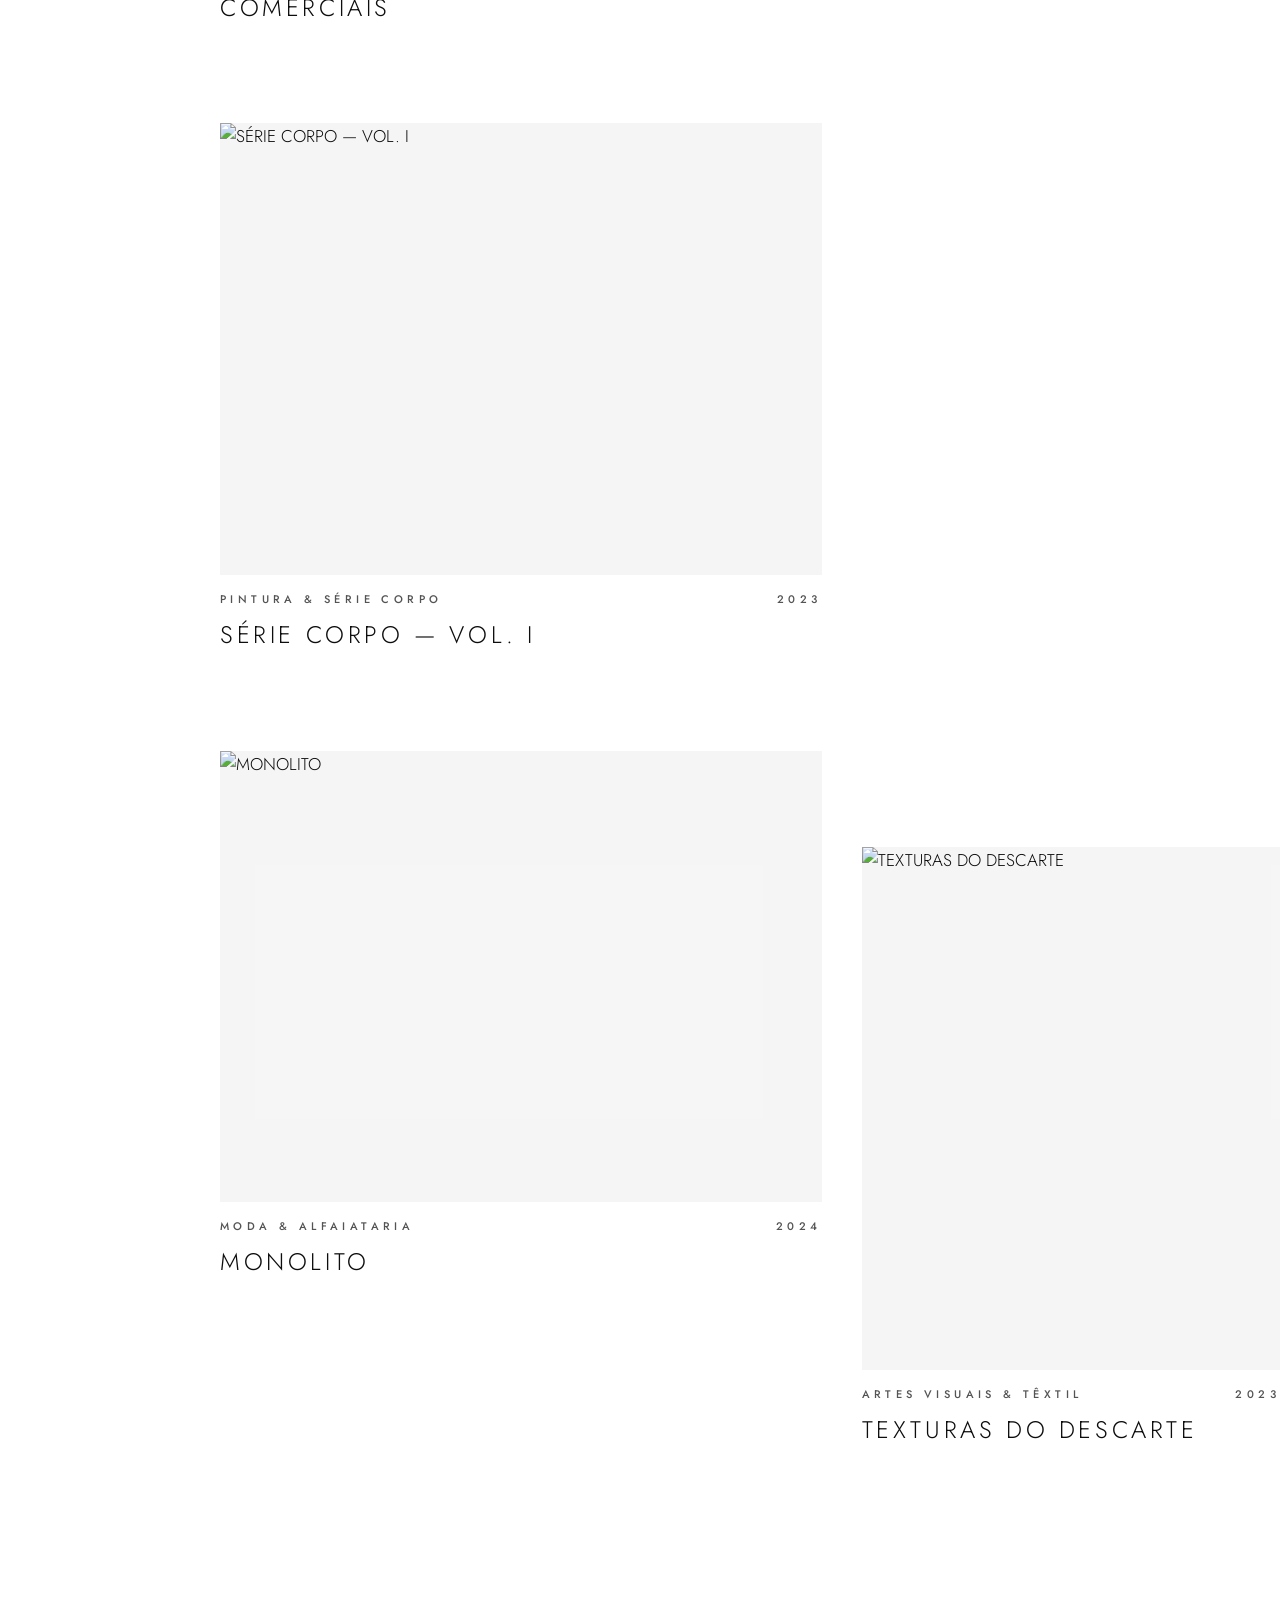
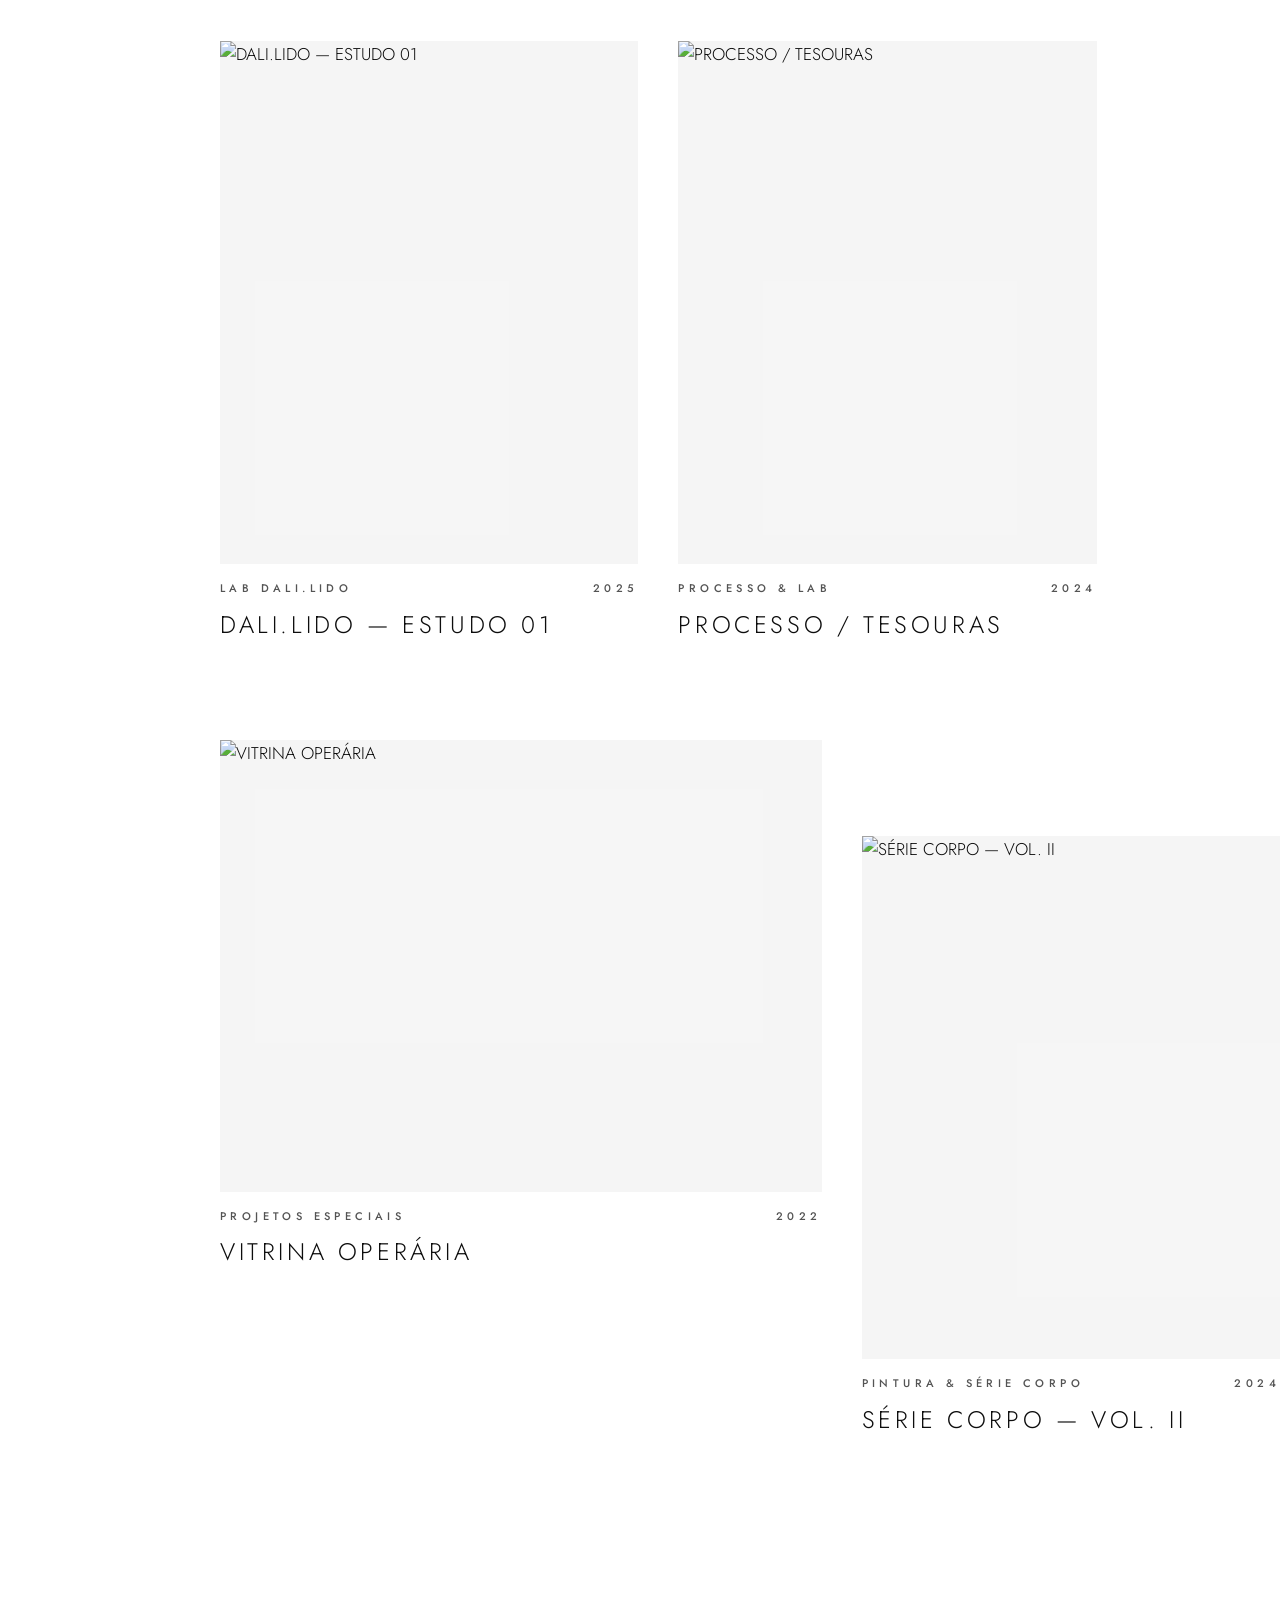
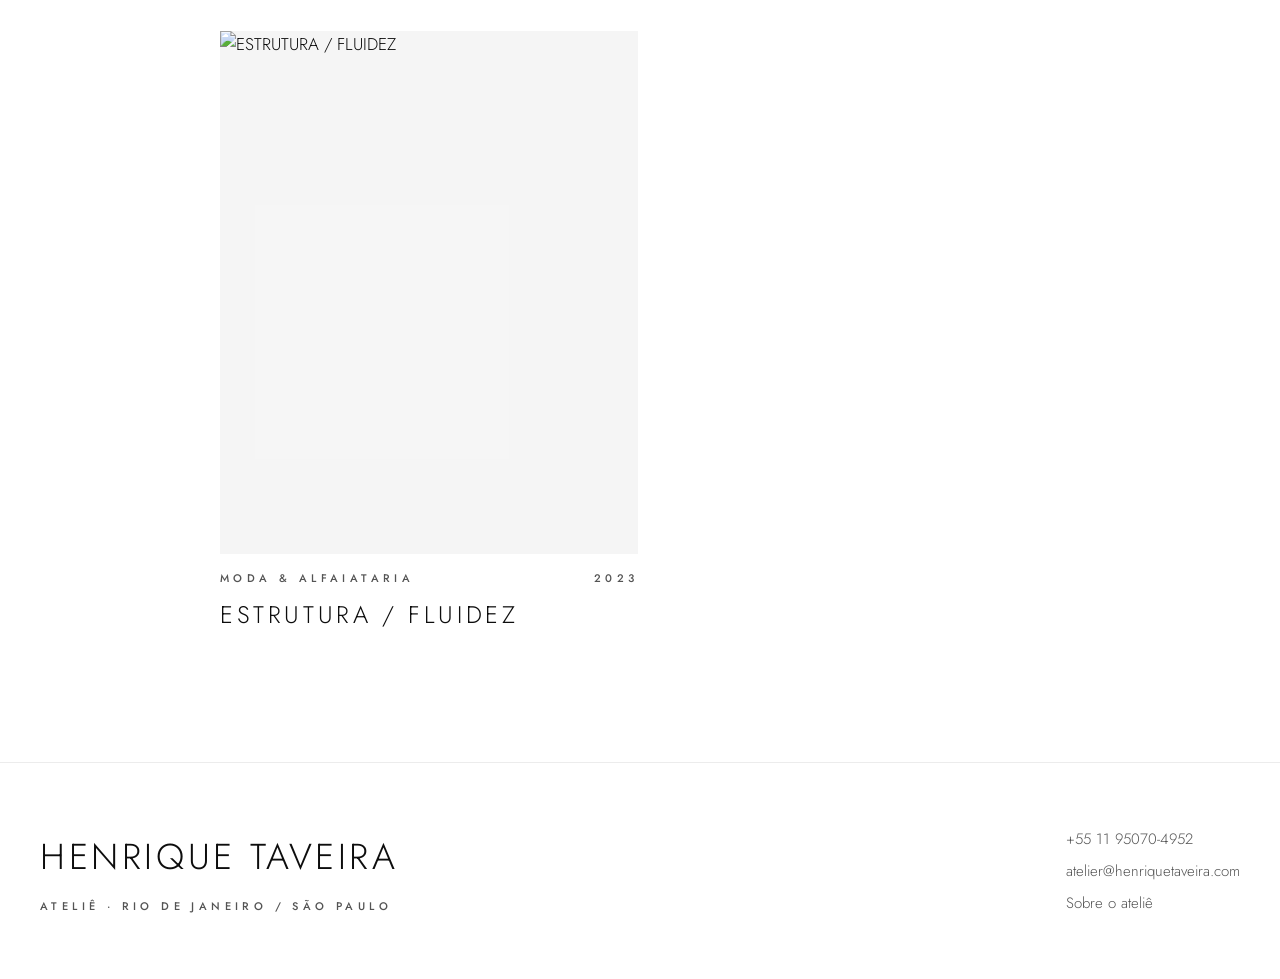
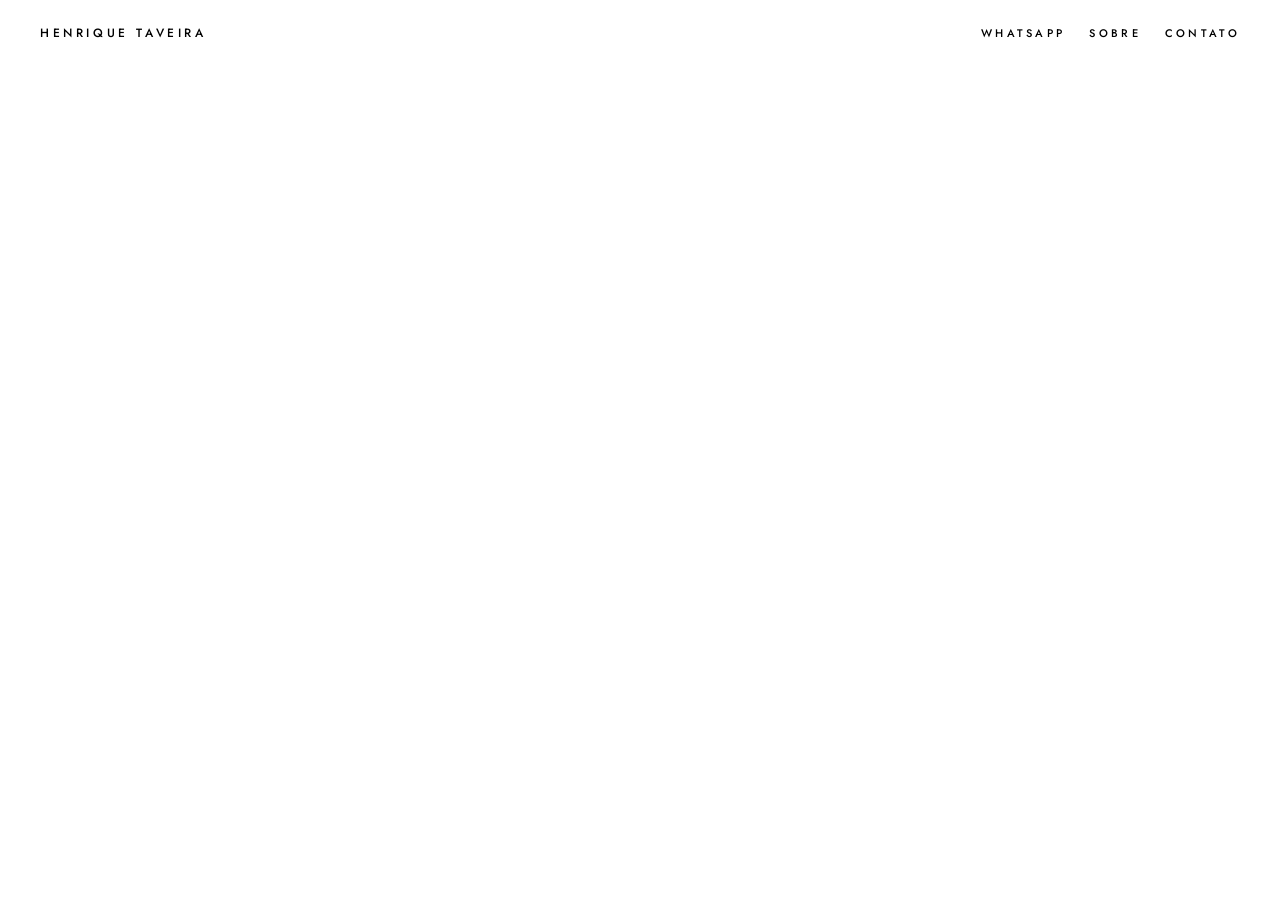
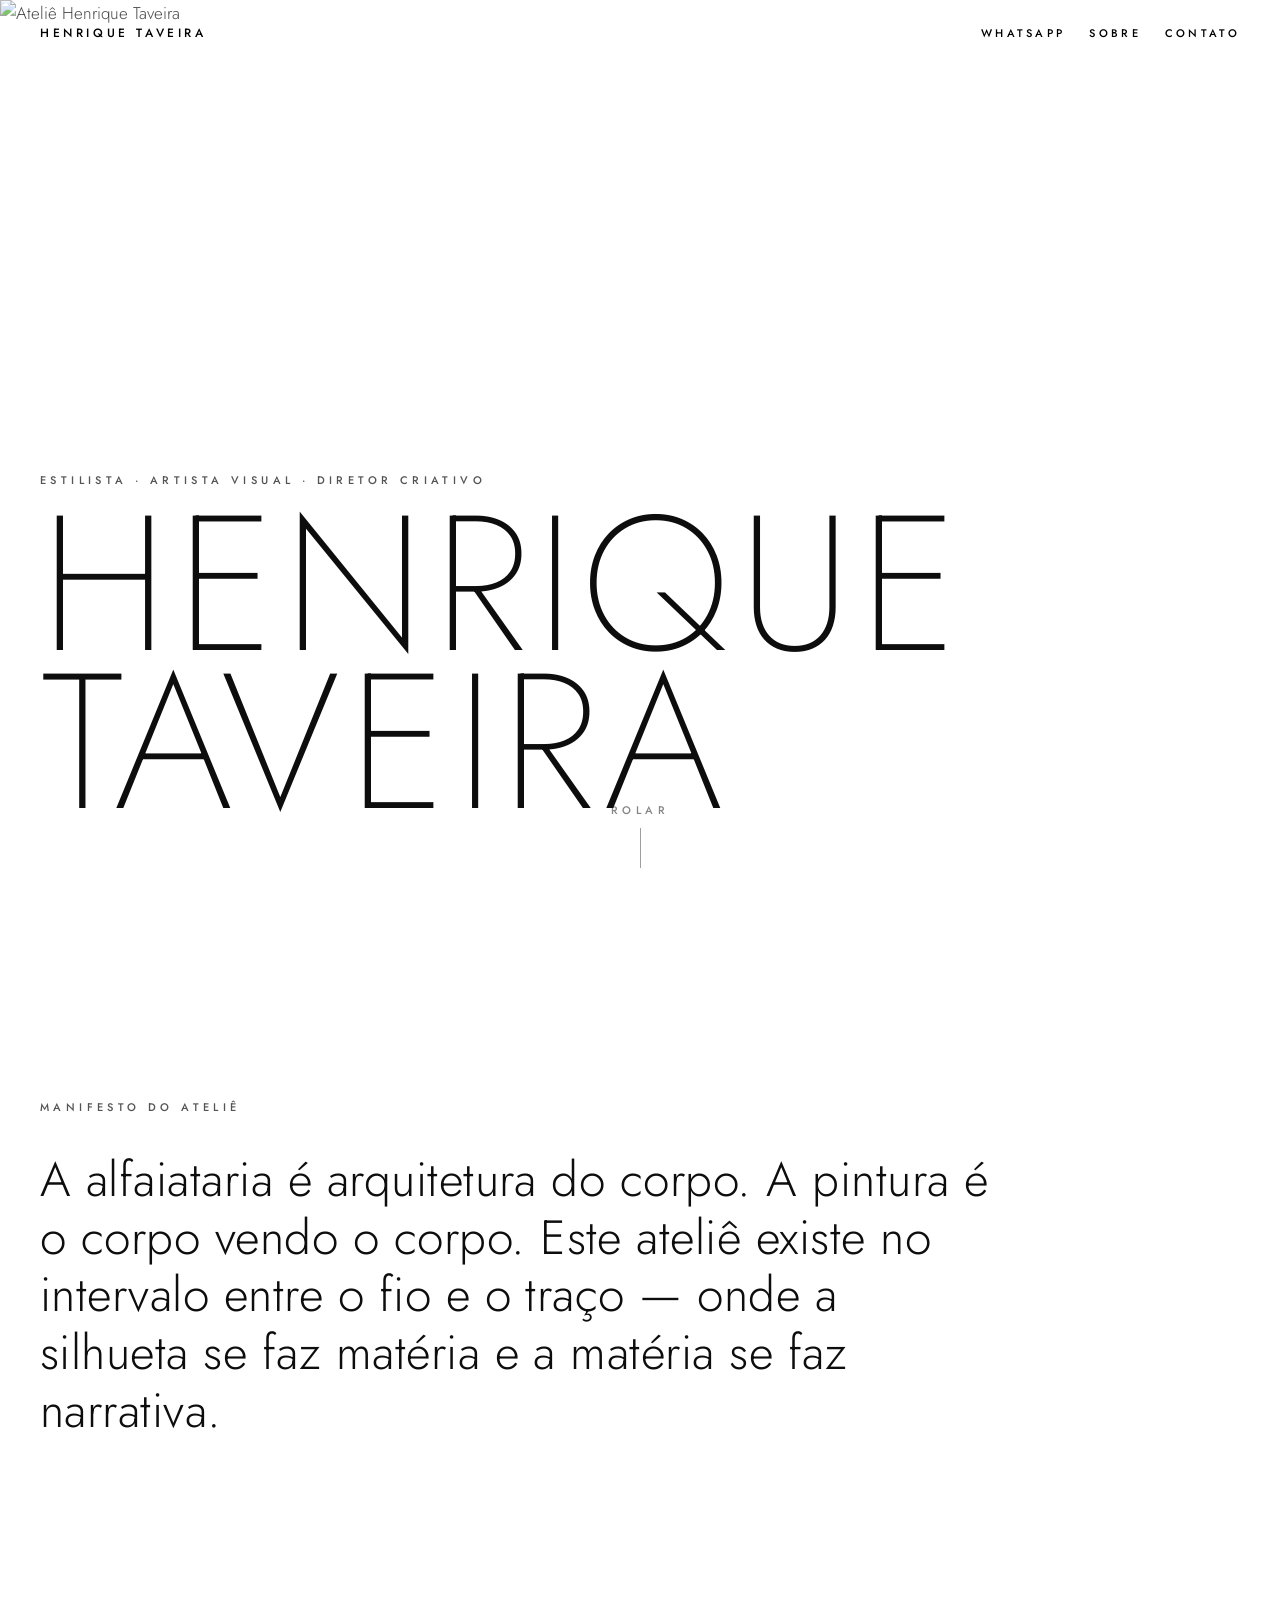
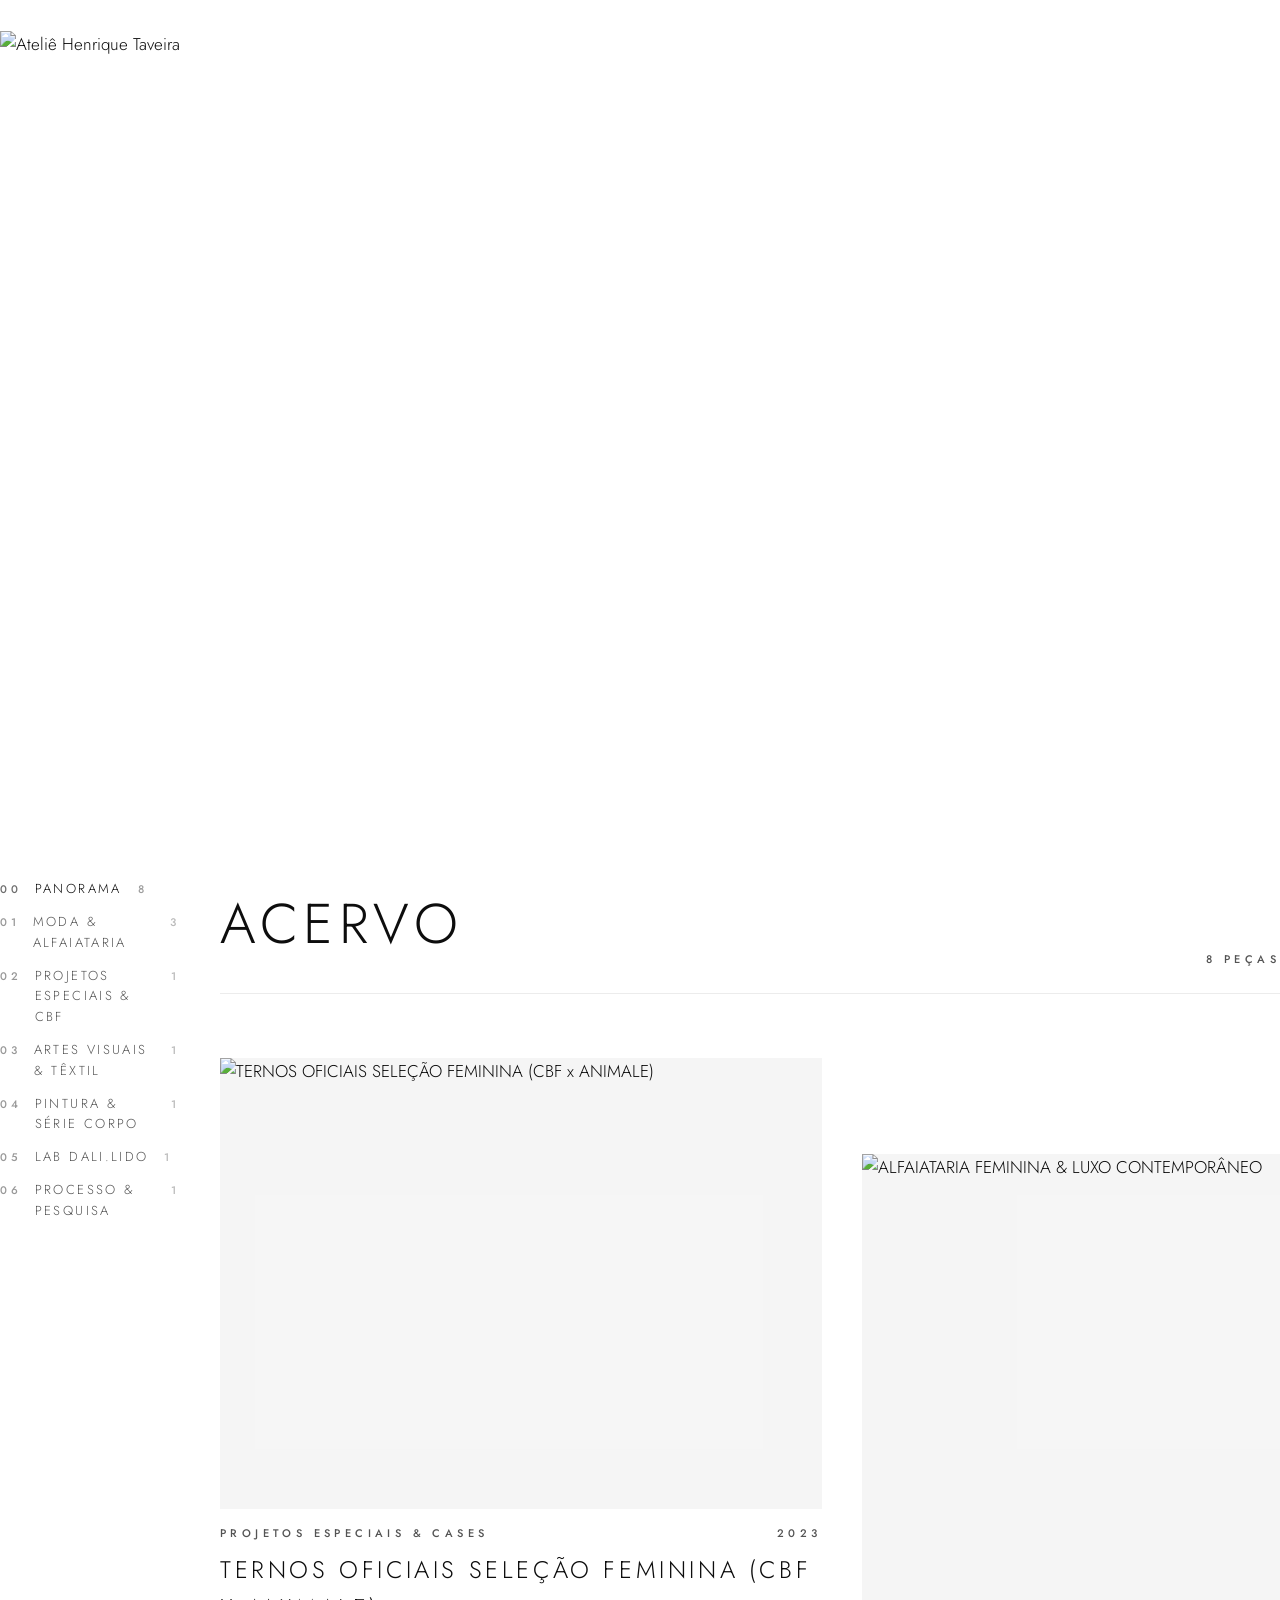
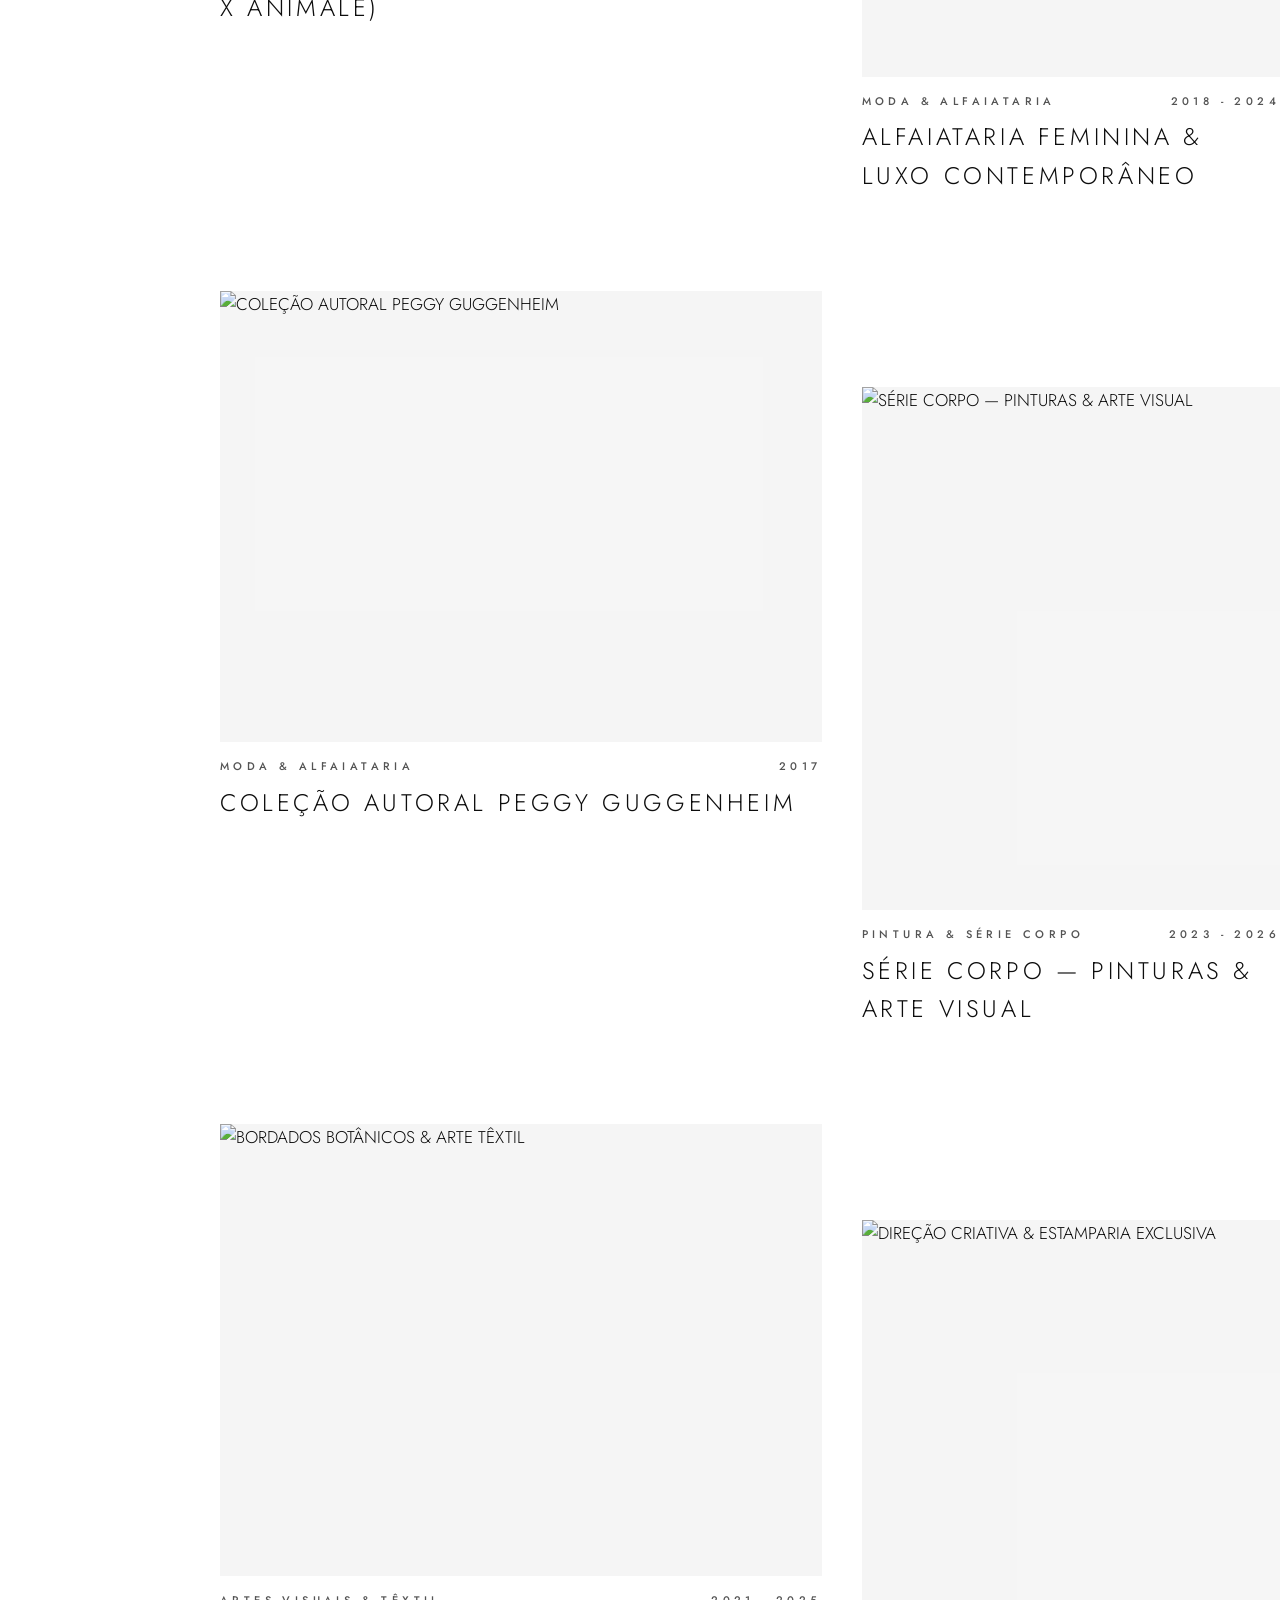
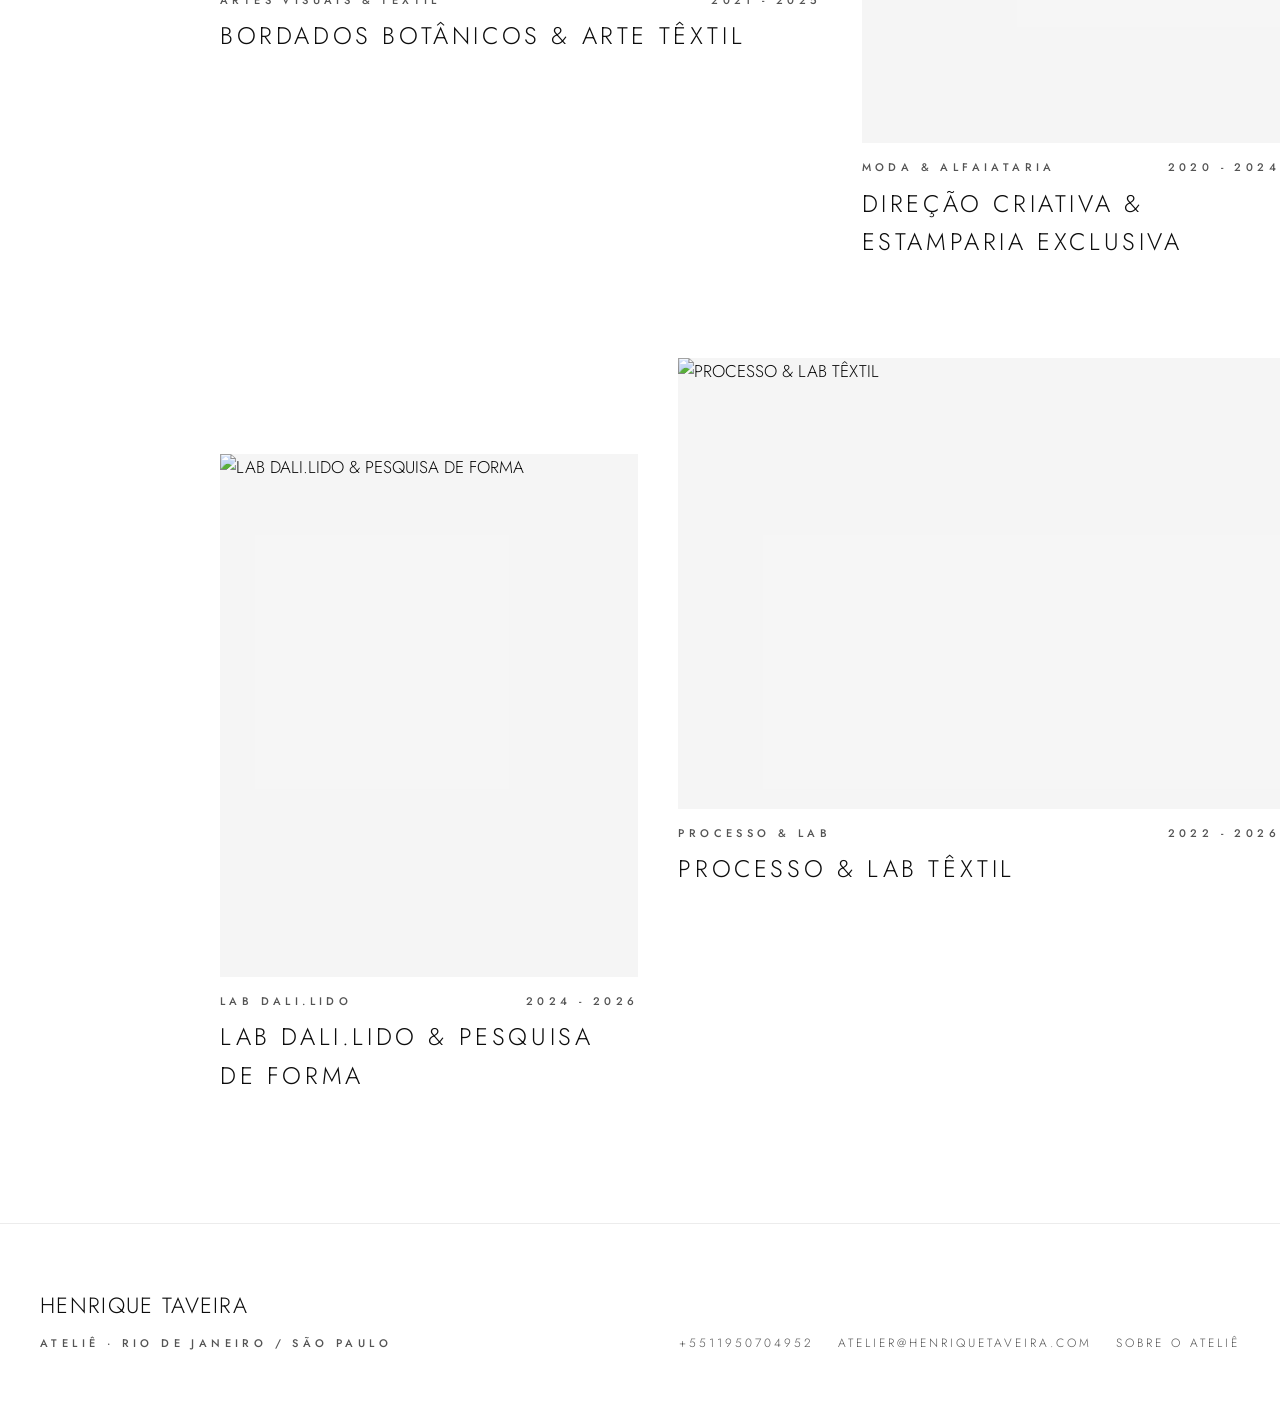
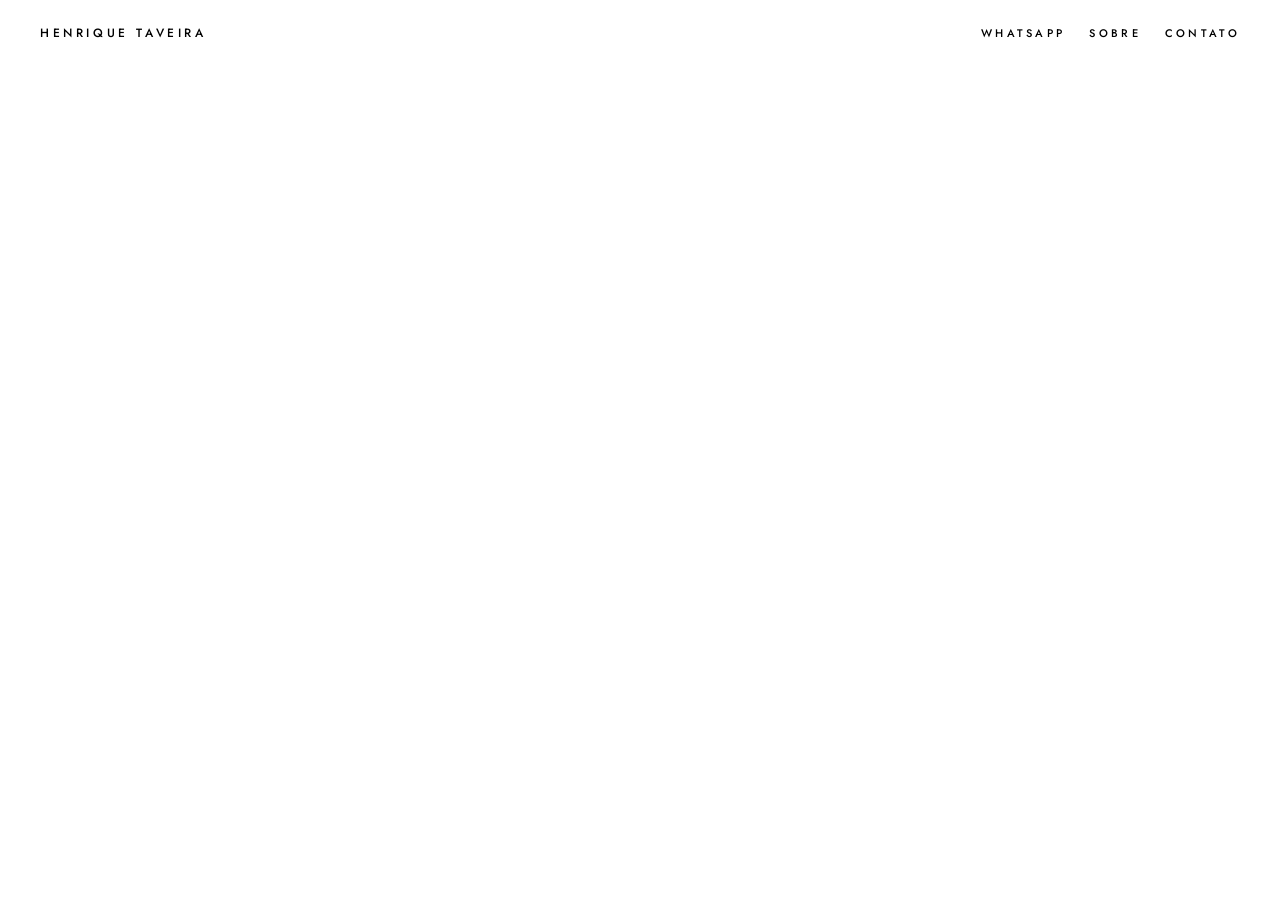
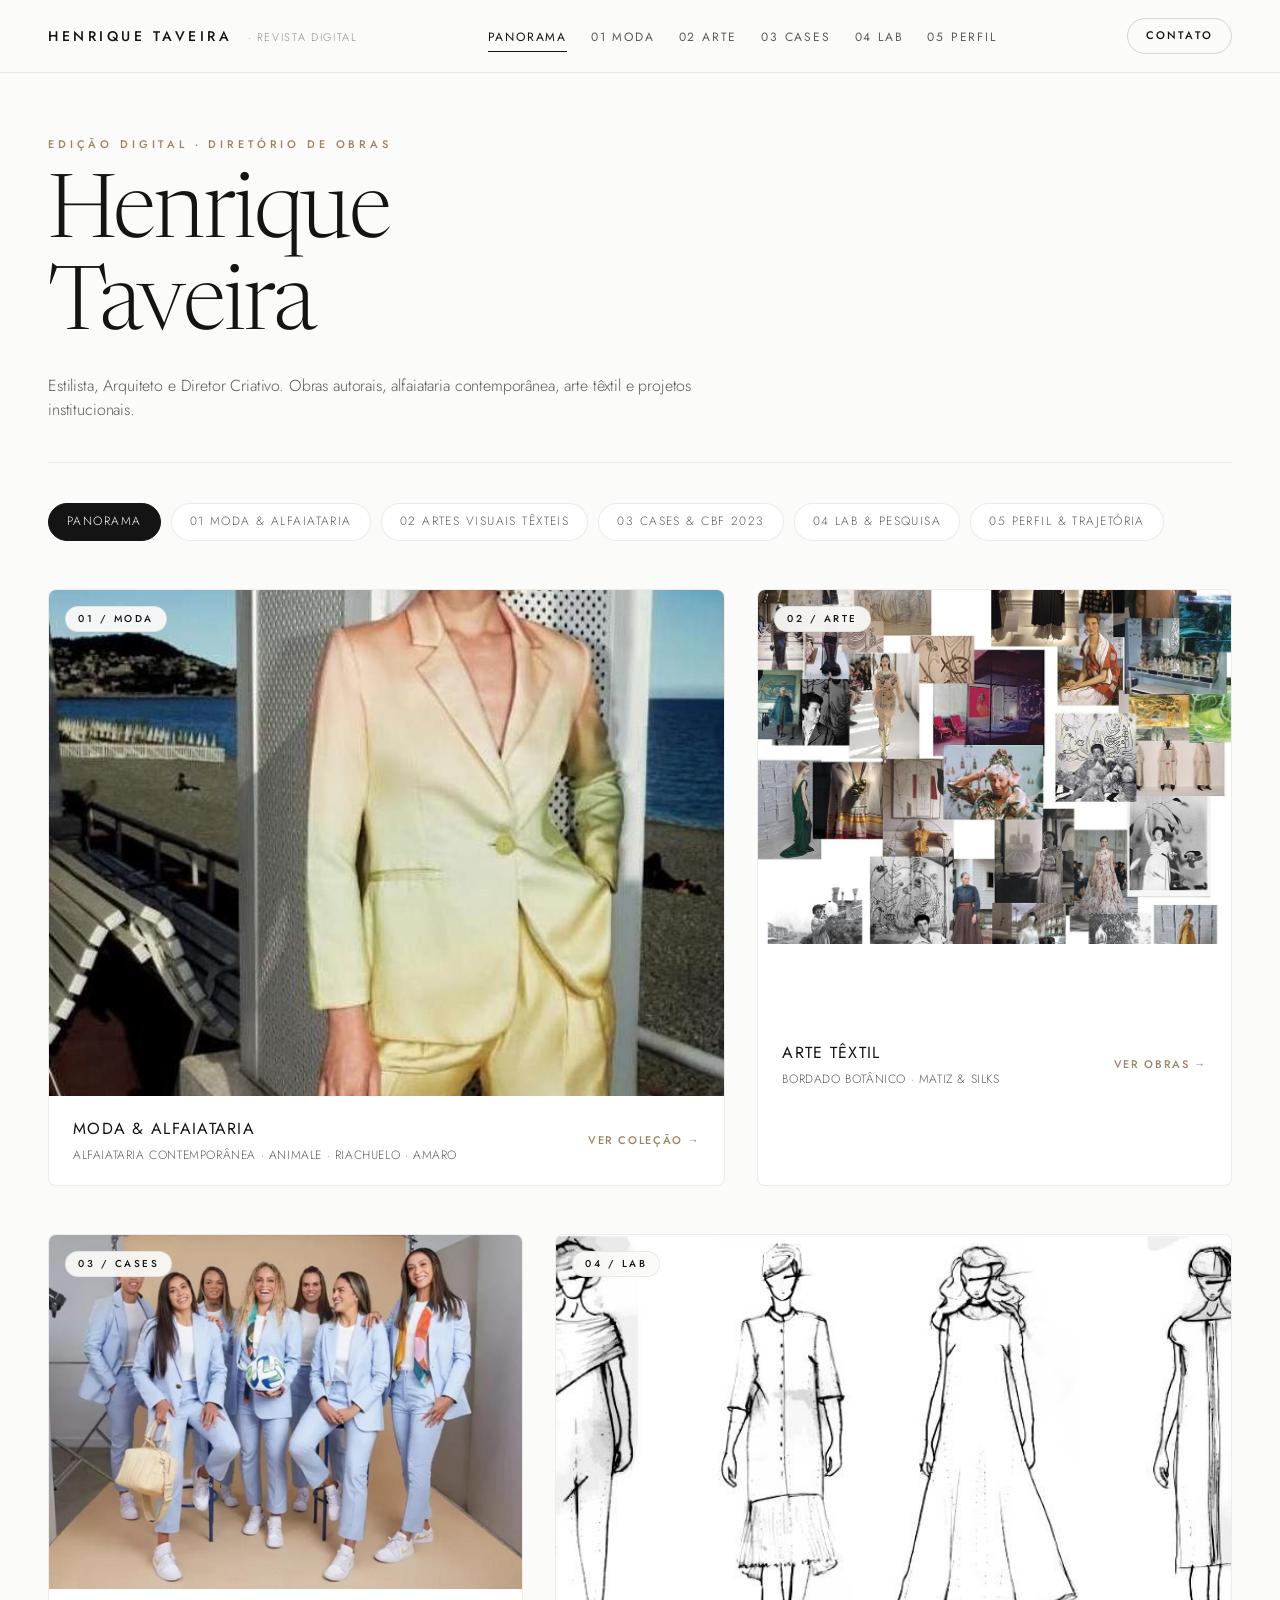
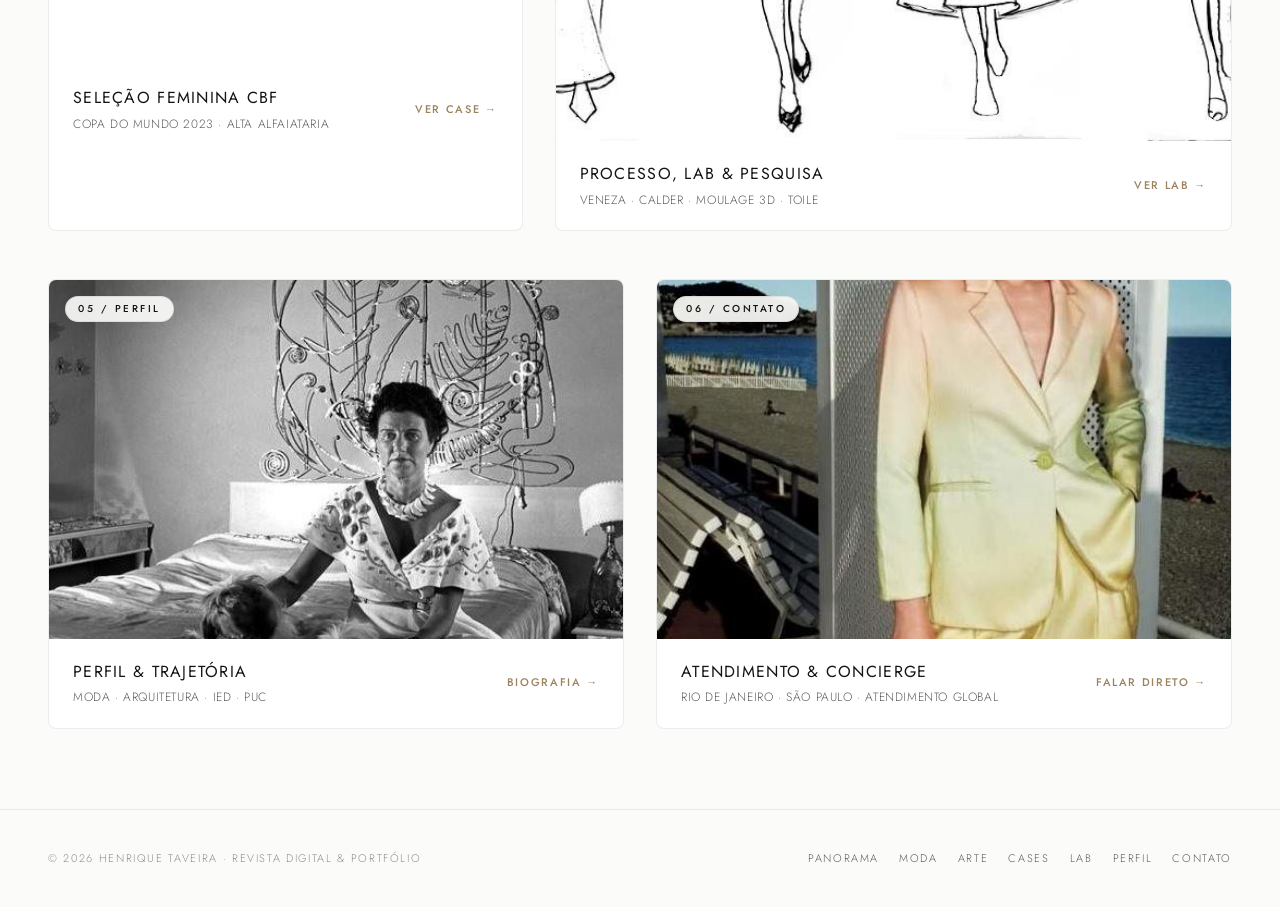
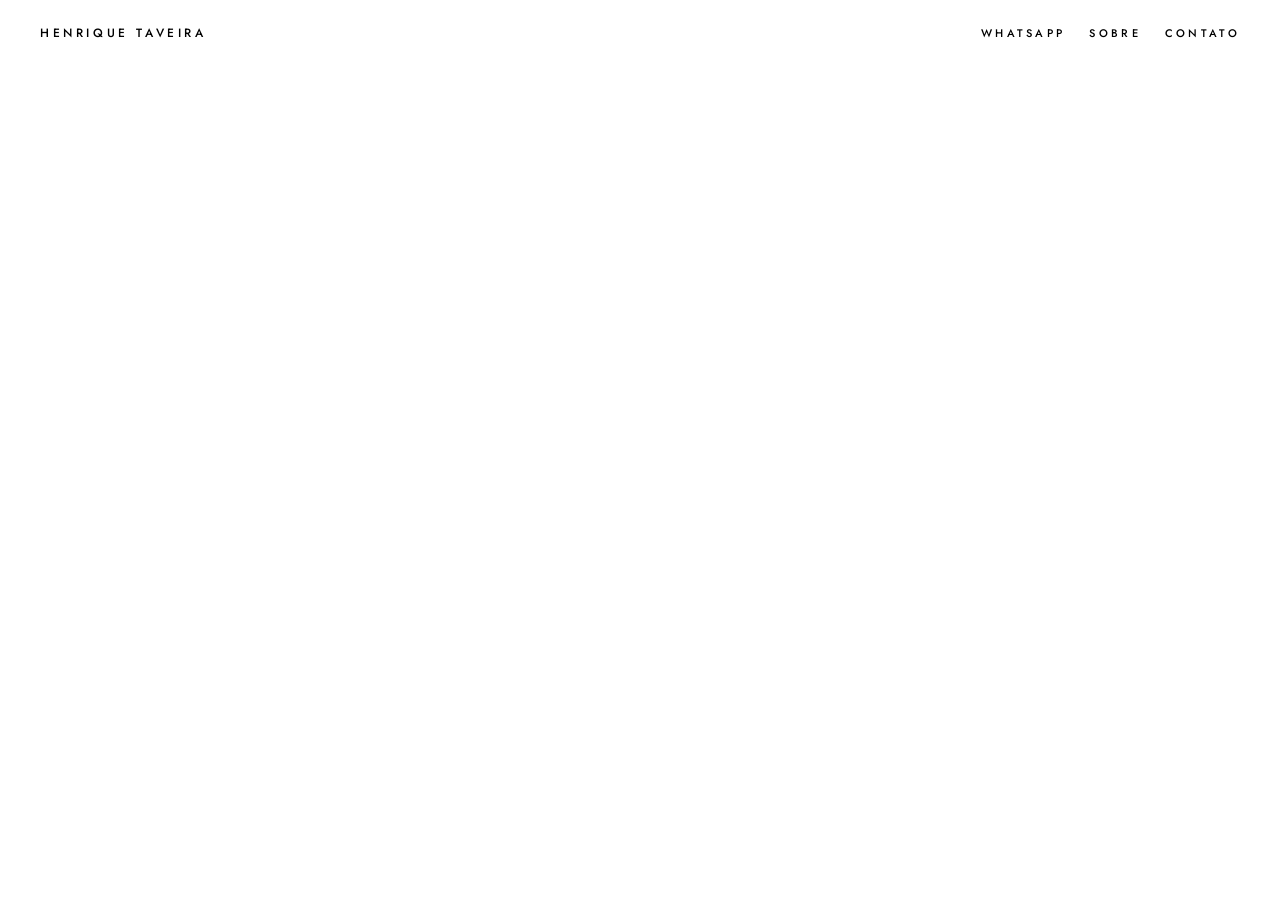
